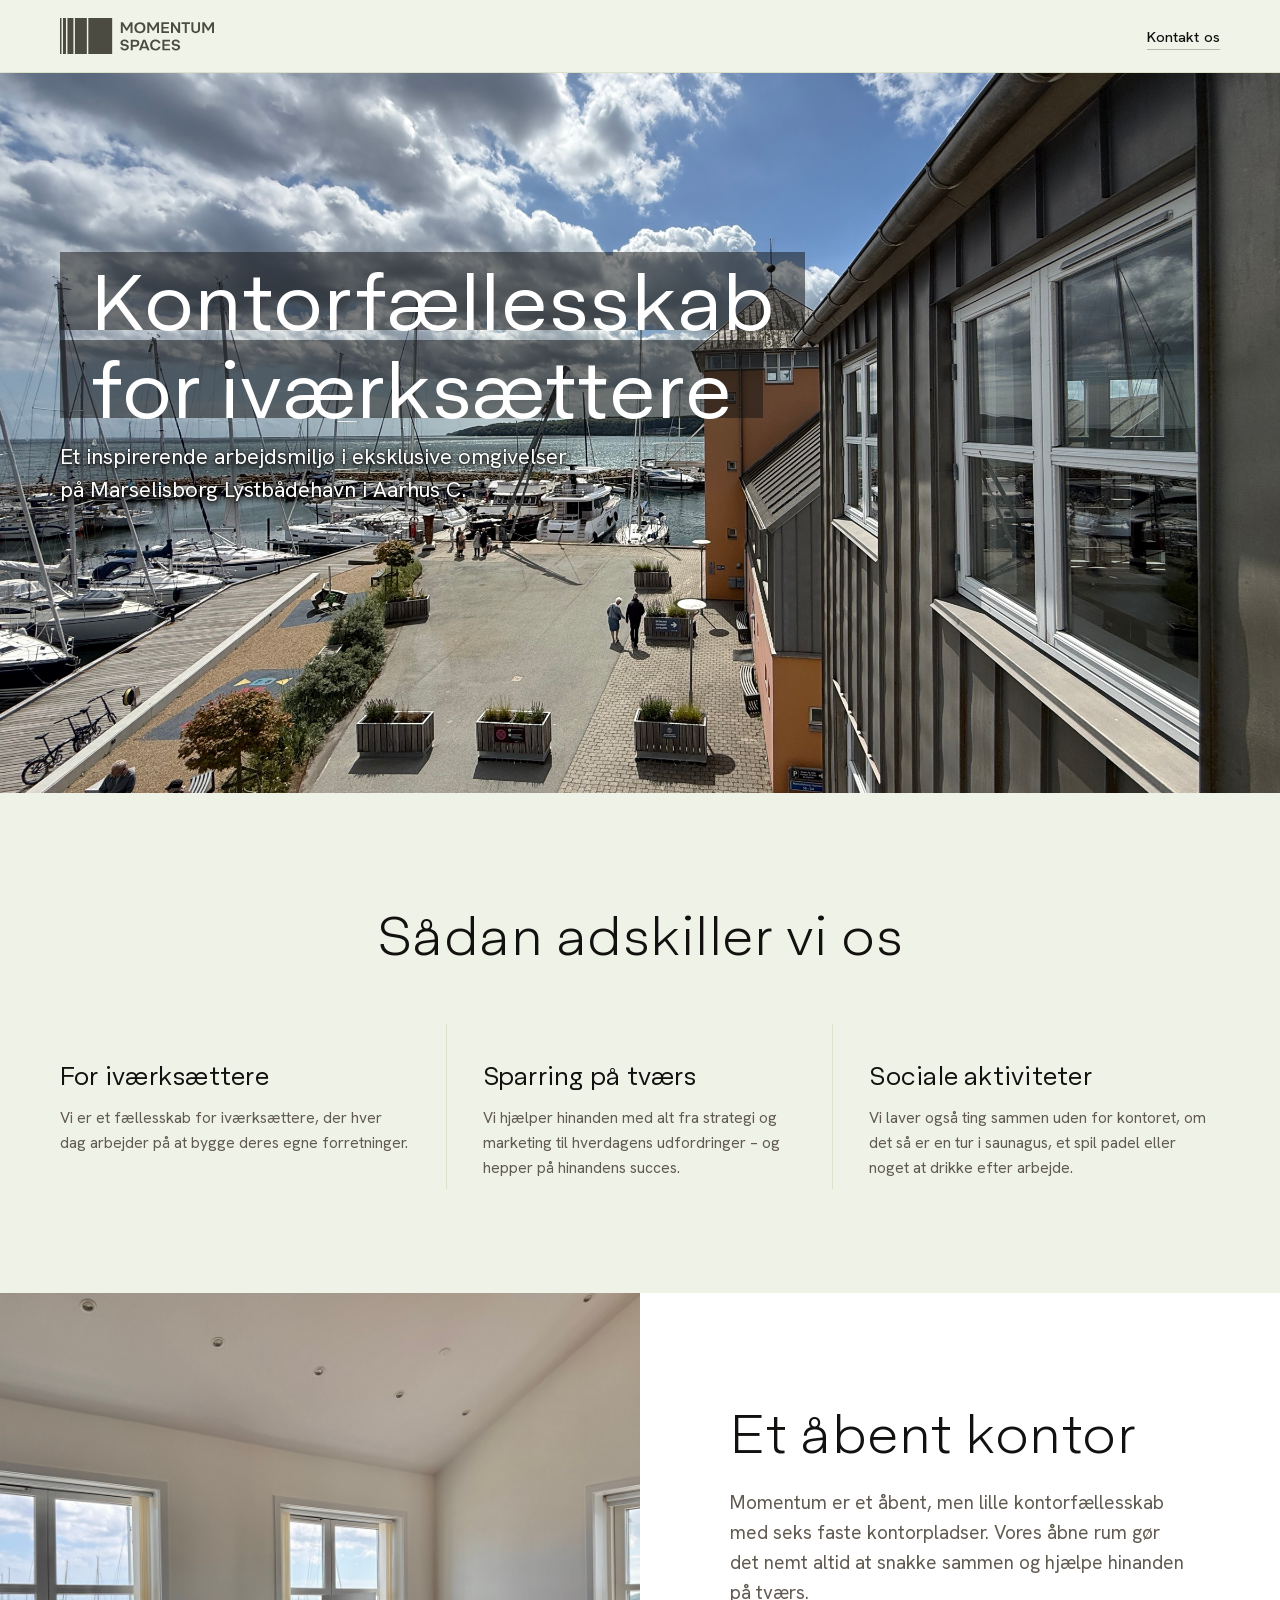
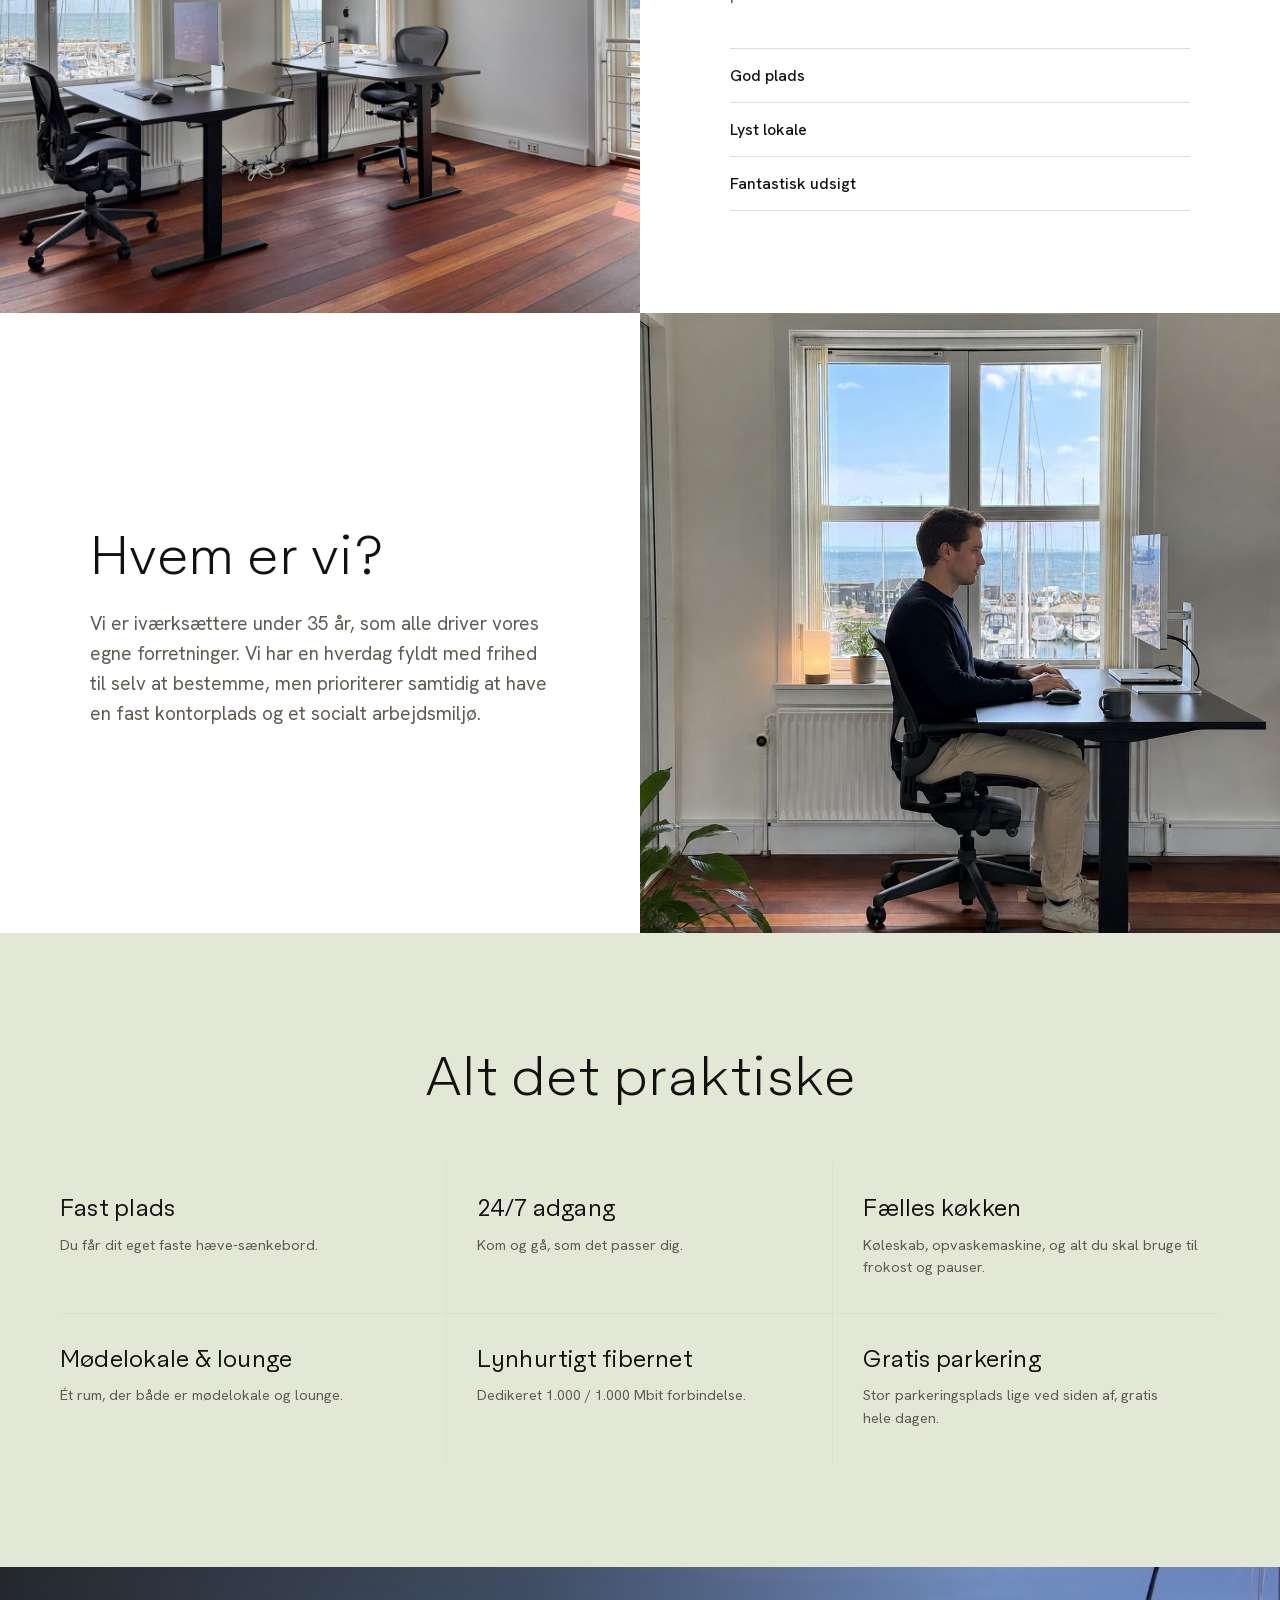
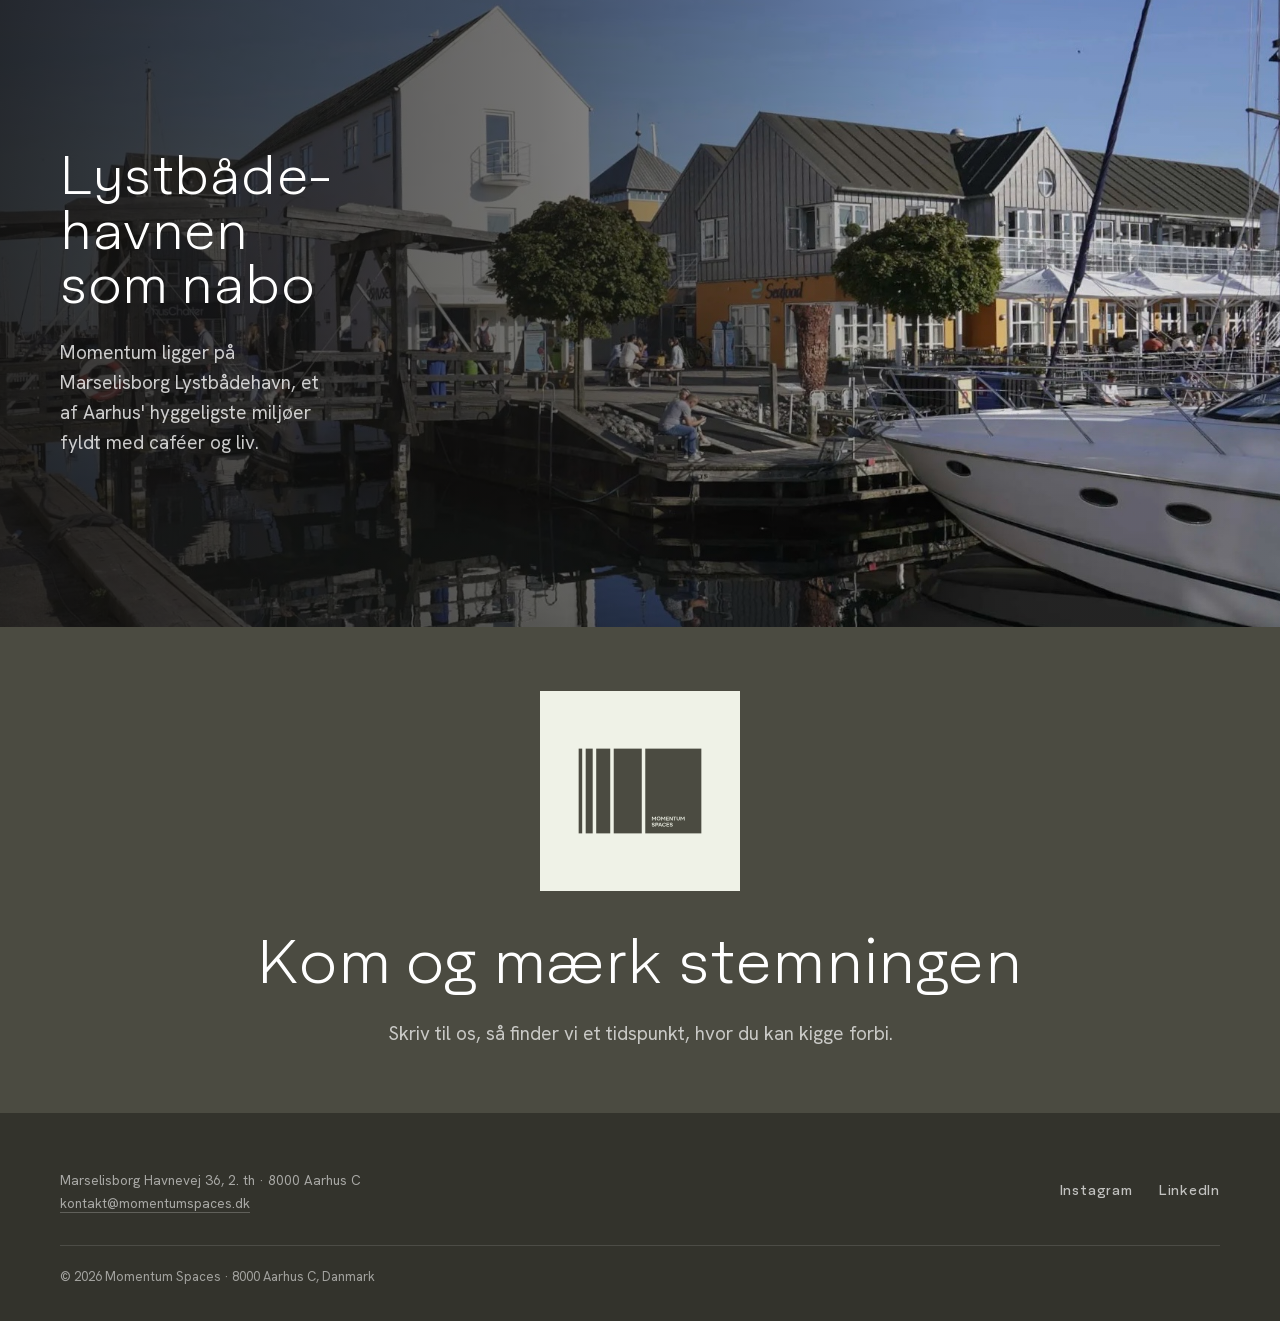
==== index.html @ c90be6c8 "Add The Hub and Facebook to schema sameAs" ====
<!DOCTYPE html>
<html lang="da">
<head>
<meta charset="utf-8">
<meta name="viewport" content="width=device-width, initial-scale=1">

<title>Momentum Spaces · Kontorfællesskab for iværksættere i Aarhus C</title>
<meta name="description" content="Momentum er et lille, eksklusivt kontorfællesskab for iværksættere på Marselisborg Lystbådehavn i Aarhus C med seks faste pladser, fantastisk udsigt og et stærkt fællesskab.">
<link rel="canonical" href="https://momentumspaces.dk/">
<meta name="theme-color" content="#EFF2E7">

<!-- Open Graph / social sharing -->
<meta property="og:type" content="website">
<meta property="og:locale" content="da_DK">
<meta property="og:site_name" content="Momentum Spaces">
<meta property="og:title" content="Kontorfællesskab for iværksættere i Aarhus C">
<meta property="og:description" content="Et lille, eksklusivt kontorfællesskab for iværksættere på Marselisborg Lystbådehavn i Aarhus C.">
<meta property="og:url" content="https://momentumspaces.dk/">
<meta property="og:image" content="https://momentumspaces.dk/assets/img/og-image.jpg">
<meta property="og:image:width" content="1200">
<meta property="og:image:height" content="630">
<meta name="twitter:card" content="summary_large_image">

<link rel="icon" href="assets/img/favicon.svg" type="image/svg+xml">
<link rel="apple-touch-icon" href="assets/img/apple-touch-icon.png">

<link rel="preload" as="image" href="assets/photos/havnen.jpg" fetchpriority="high">
<link rel="stylesheet" href="assets/css/main.css?v=13">

<script type="application/ld+json">
{
  "@context": "https://schema.org",
  "@type": "LocalBusiness",
  "name": "Momentum Spaces",
  "alternateName": "Momentum",
  "description": "Et lille, eksklusivt kontorfællesskab for iværksættere på Marselisborg Lystbådehavn i Aarhus C.",
  "url": "https://momentumspaces.dk/",
  "image": "https://momentumspaces.dk/assets/img/og-image.jpg",
  "sameAs": [
    "https://www.instagram.com/momentum.spaces",
    "https://www.linkedin.com/company/momentum-spaces",
    "https://www.wikidata.org/wiki/Q140676335",
    "https://www.crunchbase.com/organization/momentum-spaces",
    "https://www.f6s.com/momentum-spaces",
    "https://thehub.io/startups/momentum-spaces",
    "https://www.facebook.com/momentumspaces"
  ],
  "address": {
    "@type": "PostalAddress",
    "streetAddress": "Marselisborg Havnevej 36, 2. th",
    "postalCode": "8000",
    "addressLocality": "Aarhus C",
    "addressCountry": "DK"
  },
  "geo": {
    "@type": "GeoCoordinates",
    "latitude": 56.1386191,
    "longitude": 10.2158871
  }
}
</script>

<!-- Umami — privacy-venligt, cookieløst analytics (intet cookie-banner nødvendigt) -->
<script defer src="https://cloud.umami.is/script.js" data-website-id="ba3bad6b-c163-4bc9-8c1c-be259ec3c317"></script>
</head>

<body>

<header class="mw2-header">
  <div class="mw2-header-inner">
    <a class="mw2-brand" href="#top" aria-label="Momentum — til toppen">
      <img class="mw2-brand-logo" src="assets/img/logo-full-ink.svg" alt="Momentum Spaces">
    </a>
    <a class="mw2-header-cta" data-email href="#kontakt">Kontakt os</a>
  </div>
</header>

<main>

  <!-- HERO — full-bleed harbour photo -->
  <section class="mw2-hero" id="top">
    <div class="mw2-hero-grid">
      <div class="mw2-hero-top">
        <h1 class="mw2-hero-h1"><span class="mw2-mark">Kontorfællesskab<br>for iværksættere</span></h1>
      </div>
      <div class="mw2-hero-bottom">
        <p class="mw2-hero-lead">Et inspirerende arbejdsmiljø i eksklusive omgivelser<br>på Marselisborg Lystbådehavn i Aarhus C.</p>
      </div>
    </div>
  </section>

  <!-- PRINCIPPER — light band -->
  <section class="mw2-section" id="principper" style="background: var(--sage);">
    <div class="mw2-wrap">
      <div class="mw2-head mw2-head-center">
        <h2 class="mw2-h2">Sådan adskiller vi os</h2>
      </div>
      <div class="mw2-principles">
        <div class="mw2-principle">
          <h3 class="mw2-principle-t">For iværksættere</h3>
          <p class="mw2-principle-d">Vi er et fællesskab for iværksættere, der hver dag arbejder på at bygge deres egne forretninger.</p>
        </div>
        <div class="mw2-principle">
          <h3 class="mw2-principle-t">Sparring på tværs</h3>
          <p class="mw2-principle-d">Vi hjælper hinanden med alt fra strategi og marketing til hverdagens udfordringer – og hepper på hinandens succes.</p>
        </div>
        <div class="mw2-principle">
          <h3 class="mw2-principle-t">Sociale aktiviteter</h3>
          <p class="mw2-principle-d">Vi laver også ting sammen uden for kontoret, om det så er en tur i saunagus, et spil padel eller noget at drikke efter arbejde.</p>
        </div>
      </div>
    </div>
  </section>

  <!-- STEDET — split: photo left, text right -->
  <section class="mw2-split" id="lokaler">
    <div class="mw2-split-media">
      <img src="assets/photos/kontor-nyt.jpg" alt="Åbent kontor med skriveborde og udsigt over havnen" style="object-position: center 60%;" loading="lazy">
    </div>
    <div class="mw2-split-text mw2-split-paper">
      <h2 class="mw2-h2">Et åbent kontor</h2>
      <p class="mw2-lead">Momentum er et åbent, men lille kontorfællesskab med seks faste kontorpladser. Vores åbne rum gør det nemt altid at snakke sammen og hjælpe hinanden på tværs.</p>
      <ul class="mw2-facts">
        <li class="mw2-fact">God plads</li>
        <li class="mw2-fact">Lyst lokale</li>
        <li class="mw2-fact">Fantastisk udsigt</li>
      </ul>
    </div>
  </section>

  <!-- HVEM ER VI — split reverse: text left, photo right -->
  <section class="mw2-split mw2-split-reverse" id="hvem">
    <div class="mw2-split-text mw2-split-paper">
      <h2 class="mw2-h2">Hvem er vi?</h2>
      <p class="mw2-lead">Vi er iværksættere under 35 år, som alle driver vores egne forretninger. Vi har en hverdag fyldt med frihed til selv at bestemme, men prioriterer samtidig at have en fast kontorplads og et socialt arbejdsmiljø.</p>
    </div>
    <div class="mw2-split-media">
      <img src="assets/photos/hero-udsigt.jpg" alt="Udsigt over havnen fra kontoret" style="object-position: center 50%;" loading="lazy">
    </div>
  </section>

  <!-- AMENITIES — editorial table -->
  <section class="mw2-section" id="faciliteter" style="background: var(--sage-deep);">
    <div class="mw2-wrap">
      <div class="mw2-head mw2-head-center">
        <h2 class="mw2-h2">Alt det praktiske</h2>
      </div>
      <div class="mw2-amenities">
        <div class="mw2-amenity">
          <h3 class="mw2-amenity-t">Fast plads</h3>
          <p class="mw2-amenity-d">Du får dit eget faste hæve-sænkebord.</p>
        </div>
        <div class="mw2-amenity">
          <h3 class="mw2-amenity-t">24/7 adgang</h3>
          <p class="mw2-amenity-d">Kom og gå, som det passer dig.</p>
        </div>
        <div class="mw2-amenity">
          <h3 class="mw2-amenity-t">Fælles køkken</h3>
          <p class="mw2-amenity-d">Køleskab, opvaskemaskine, og alt du skal bruge til frokost og pauser.</p>
        </div>
        <div class="mw2-amenity">
          <h3 class="mw2-amenity-t">Mødelokale &amp; lounge</h3>
          <p class="mw2-amenity-d">Ét rum, der både er mødelokale og lounge.</p>
        </div>
        <div class="mw2-amenity">
          <h3 class="mw2-amenity-t">Lynhurtigt fibernet</h3>
          <p class="mw2-amenity-d">Dedikeret 1.000 / 1.000 Mbit forbindelse.</p>
        </div>
        <div class="mw2-amenity">
          <h3 class="mw2-amenity-t">Gratis parkering</h3>
          <p class="mw2-amenity-d">Stor parkeringsplads lige ved siden af, gratis hele dagen.</p>
        </div>
      </div>
    </div>
  </section>

  <!-- LOCATION — full-bleed harbour photo -->
  <section class="mw2-location" id="location">
    <img class="mw2-location-img" src="assets/photos/lystbaadehavnen.jpg" alt="Havnemiljøet på Marselisborg Lystbådehavn med restauranter, mennesker og både" loading="lazy">
    <div class="mw2-location-scrim"></div>
    <div class="mw2-location-inner">
      <div class="mw2-wrap">
        <div class="mw2-location-text">
          <h2 class="mw2-h2 mw2-h2-invert">Lystbåde&shy;havnen som nabo</h2>
          <p class="mw2-lead mw2-lead-invert">Momentum ligger på Marselisborg Lystbådehavn, et af Aarhus' hyggeligste miljøer fyldt med caféer og liv.</p>
        </div>
      </div>
    </div>
  </section>

  <!-- CTA — moss band with the square brand tile -->
  <section class="mw2-cta" id="kontakt">
    <img class="mw2-cta-logo" src="assets/img/logo-square.svg" alt="Momentum Spaces">
    <h2 class="mw2-cta-h2">Kom og mærk stemningen</h2>
    <p class="mw2-cta-p">Skriv til os, så finder vi et tidspunkt, hvor du kan kigge forbi.</p>
  </section>

</main>

<footer class="mw2-footer">
  <div class="mw2-wrap">
    <div class="mw2-footer-main">
      <div class="mw2-footer-brand">
        <div class="mw2-footer-addr">
          Marselisborg Havnevej 36, 2. th · 8000 Aarhus C<br>
          <a data-email="show" href="#kontakt">kontakt (at) momentumspaces.dk</a>
        </div>
      </div>
      <div class="mw2-footer-social">
        <a href="https://www.instagram.com/momentum.spaces" class="mw2-footer-soc" target="_blank" rel="noopener">Instagram</a>
        <a href="https://www.linkedin.com/company/momentum-spaces" class="mw2-footer-soc" target="_blank" rel="noopener">LinkedIn</a>
      </div>
    </div>
    <div class="mw2-footer-bottom">
      <span>© 2026 Momentum Spaces · 8000 Aarhus C, Danmark</span>
    </div>
  </div>
</footer>

<script>
/* Mailadressen samles først her i browseren, så simple spam-robotter,
   der blot læser sidens kildekode, ikke kan høste den. */
(function () {
  var a = ["kontakt", "momentumspaces.dk"].join("@");
  document.querySelectorAll("[data-email]").forEach(function (el) {
    el.setAttribute("href", "mailto:" + a);
    if (el.getAttribute("data-email") === "show") el.textContent = a;
  });
})();
</script>

</body>
</html>
---- assets/css/main.css ----
/* ============================================================
   Momentum — momentumspaces.dk
   Static build of the "Website v2" editorial design.
   Sections in source order:
     1) Self-hosted webfonts (Aktifo A display + Hanken Grotesk body)
     2) Design tokens + base type  (from colors_and_type.css)
     3) V2 layout                  (from styles-v2.css)
     4) Brand tile + static-site additions
   No JavaScript, no external CDNs.
   ============================================================ */

/* ---- 1a. Display / brand face: Aktifo A — self-hosted, weights 300/400/500 ---- */
@font-face { font-family:"Aktifo A"; src:url("../fonts/aktifo-a-light.ttf")  format("truetype"); font-weight:300; font-style:normal; font-display:swap; }
@font-face { font-family:"Aktifo A"; src:url("../fonts/aktifo-a-book.ttf")   format("truetype"); font-weight:400; font-style:normal; font-display:swap; }
@font-face { font-family:"Aktifo A"; src:url("../fonts/aktifo-a-medium.ttf") format("truetype"); font-weight:500; font-style:normal; font-display:swap; }

/* ---- 1b. Body / UI face: Hanken Grotesk — self-hosted woff2 (GDPR-safe, no Google) ---- */
@font-face { font-family:"Hanken Grotesk"; font-style:normal; font-weight:400; font-display:swap; src:url("../fonts/hanken-grotesk-400-latin-ext.woff2") format("woff2"); unicode-range:U+0100-02BA,U+02BD-02C5,U+02C7-02CC,U+02CE-02D7,U+02DD-02FF,U+0304,U+0308,U+0329,U+1D00-1DBF,U+1E00-1E9F,U+1EF2-1EFF,U+2020,U+20A0-20AB,U+20AD-20C0,U+2113,U+2C60-2C7F,U+A720-A7FF; }
@font-face { font-family:"Hanken Grotesk"; font-style:normal; font-weight:400; font-display:swap; src:url("../fonts/hanken-grotesk-400-latin.woff2") format("woff2"); unicode-range:U+0000-00FF,U+0131,U+0152-0153,U+02BB-02BC,U+02C6,U+02DA,U+02DC,U+0304,U+0308,U+0329,U+2000-206F,U+20AC,U+2122,U+2191,U+2193,U+2212,U+2215,U+FEFF,U+FFFD; }
@font-face { font-family:"Hanken Grotesk"; font-style:normal; font-weight:500; font-display:swap; src:url("../fonts/hanken-grotesk-500-latin-ext.woff2") format("woff2"); unicode-range:U+0100-02BA,U+02BD-02C5,U+02C7-02CC,U+02CE-02D7,U+02DD-02FF,U+0304,U+0308,U+0329,U+1D00-1DBF,U+1E00-1E9F,U+1EF2-1EFF,U+2020,U+20A0-20AB,U+20AD-20C0,U+2113,U+2C60-2C7F,U+A720-A7FF; }
@font-face { font-family:"Hanken Grotesk"; font-style:normal; font-weight:500; font-display:swap; src:url("../fonts/hanken-grotesk-500-latin.woff2") format("woff2"); unicode-range:U+0000-00FF,U+0131,U+0152-0153,U+02BB-02BC,U+02C6,U+02DA,U+02DC,U+0304,U+0308,U+0329,U+2000-206F,U+20AC,U+2122,U+2191,U+2193,U+2212,U+2215,U+FEFF,U+FFFD; }
@font-face { font-family:"Hanken Grotesk"; font-style:normal; font-weight:600; font-display:swap; src:url("../fonts/hanken-grotesk-600-latin-ext.woff2") format("woff2"); unicode-range:U+0100-02BA,U+02BD-02C5,U+02C7-02CC,U+02CE-02D7,U+02DD-02FF,U+0304,U+0308,U+0329,U+1D00-1DBF,U+1E00-1E9F,U+1EF2-1EFF,U+2020,U+20A0-20AB,U+20AD-20C0,U+2113,U+2C60-2C7F,U+A720-A7FF; }
@font-face { font-family:"Hanken Grotesk"; font-style:normal; font-weight:600; font-display:swap; src:url("../fonts/hanken-grotesk-600-latin.woff2") format("woff2"); unicode-range:U+0000-00FF,U+0131,U+0152-0153,U+02BB-02BC,U+02C6,U+02DA,U+02DC,U+0304,U+0308,U+0329,U+2000-206F,U+20AC,U+2122,U+2191,U+2193,U+2212,U+2215,U+FEFF,U+FFFD; }
@font-face { font-family:"Hanken Grotesk"; font-style:normal; font-weight:700; font-display:swap; src:url("../fonts/hanken-grotesk-700-latin-ext.woff2") format("woff2"); unicode-range:U+0100-02BA,U+02BD-02C5,U+02C7-02CC,U+02CE-02D7,U+02DD-02FF,U+0304,U+0308,U+0329,U+1D00-1DBF,U+1E00-1E9F,U+1EF2-1EFF,U+2020,U+20A0-20AB,U+20AD-20C0,U+2113,U+2C60-2C7F,U+A720-A7FF; }
@font-face { font-family:"Hanken Grotesk"; font-style:normal; font-weight:700; font-display:swap; src:url("../fonts/hanken-grotesk-700-latin.woff2") format("woff2"); unicode-range:U+0000-00FF,U+0131,U+0152-0153,U+02BB-02BC,U+02C6,U+02DA,U+02DC,U+0304,U+0308,U+0329,U+2000-206F,U+20AC,U+2122,U+2191,U+2193,U+2212,U+2215,U+FEFF,U+FFFD; }

/* ------------------------------------------------------------
   2. Design tokens + base type (from colors_and_type.css)
   ------------------------------------------------------------ */
:root {
  /* ---------- INK & PAPER (the brand is monochrome) ---------- */
  --ink:        #121110;   /* warm near-black — primary text & marks   */
  --ink-soft:   #2C2A27;   /* softened ink for large headlines          */
  --paper:      #FFFFFF;   /* pure white                                */
  --bone:       #F7F5F0;   /* warm off-white — default page background  */
  --bone-deep:  #EFEBE3;   /* slightly deeper warm panel                */

  /* ---------- WARM NEUTRAL SCALE (greige) ---------- */
  --n-50:  #F7F5F0;
  --n-100: #EEEAE2;
  --n-200: #E2DDD2;
  --n-300: #CFC8BA;
  --n-400: #ABA293;
  --n-500: #847C70;
  --n-600: #605A51;
  --n-700: #45413A;
  --n-800: #2C2A27;
  --n-900: #1A1917;

  /* ---------- ACCENT — warm sand / clay ----------
     INFERRED, not from the supplied logo (which is strictly B/W).
     Use sparingly: focus rings, the orbit dot, small highlights,
     active underlines. Never as a large fill.                  */
  --clay:        #B0855E;
  --clay-deep:   #8F6843;
  --clay-soft:   #E8DAC9;

  /* ---------- BRAND GREENS — from the 2026 logo ---------- */
  --moss:       #4B4B41;   /* deep olive — the logo mark & dark bands   */
  --moss-deep:  #33332C;   /* darker olive — footer                     */
  --sage:       #EFF2E7;   /* pale sage — logo background, light bands  */
  --sage-deep:  #E3E7D6;   /* deeper sage panel                         */
  --line-green: #DCE1CC;   /* hairlines on sage surfaces                */

  /* ---------- SEMANTIC SURFACES & TEXT ---------- */
  --bg:           var(--bone);
  --surface:      var(--paper);
  --surface-2:    var(--bone-deep);
  --fg1:          var(--ink);     /* primary text            */
  --fg2:          var(--n-600);   /* secondary text          */
  --fg3:          var(--n-500);   /* muted / captions        */
  --fg-invert:    var(--paper);   /* text on ink             */
  --line:         var(--n-200);   /* hairline borders        */
  --line-strong:  var(--n-300);
  --focus:        var(--moss);

  /* ---------- SEMANTIC STATUS (muted, restrained) ---------- */
  --ok:    #5B6E50;
  --warn:  #A8772E;
  --err:   #9C4A3C;

  /* ---------- TYPE FAMILIES ---------- */
  --font-display: "Aktifo A", "Futura", "Century Gothic", system-ui, sans-serif;
  --font-body:    "Hanken Grotesk", -apple-system, "Segoe UI", system-ui, sans-serif;
  --font-mono:    "IBM Plex Mono", ui-monospace, "SF Mono", Menlo, monospace;

  /* ---------- TYPE SCALE (1.250 major-third-ish, tuned) ---------- */
  --t-display: 4.5rem;   /* 72 — hero wordmark moments  */
  --t-h1:      3rem;     /* 48                          */
  --t-h2:      2.125rem; /* 34                          */
  --t-h3:      1.5rem;   /* 24                          */
  --t-h4:      1.1875rem;/* 19                          */
  --t-lead:    1.3125rem;/* 21 — intro paragraphs       */
  --t-body:    1rem;     /* 16                          */
  --t-small:   0.875rem; /* 14                          */
  --t-xs:      0.75rem;  /* 12 — labels / eyebrows      */

  /* ---------- TRACKING ---------- */
  --track-wordmark: 0.42em;  /* the MOMENTUM wordmark feel */
  --track-eyebrow:  0.26em;
  --track-display:  0.04em;
  --track-tight:   -0.01em;

  /* ---------- SPACING (8pt base, generous Scandinavian whitespace) ---------- */
  --sp-1: 4px;
  --sp-2: 8px;
  --sp-3: 12px;
  --sp-4: 16px;
  --sp-5: 24px;
  --sp-6: 32px;
  --sp-7: 48px;
  --sp-8: 64px;
  --sp-9: 96px;
  --sp-10: 128px;

  /* ---------- RADII (small — restrained, architectural) ---------- */
  --r-xs: 2px;
  --r-sm: 4px;
  --r-md: 8px;
  --r-lg: 14px;
  --r-pill: 999px;

  /* ---------- SHADOWS (soft, warm-tinted, low) ---------- */
  --shadow-sm: 0 1px 2px rgba(26, 25, 23, 0.05);
  --shadow-md: 0 4px 16px rgba(26, 25, 23, 0.07);
  --shadow-lg: 0 18px 48px rgba(26, 25, 23, 0.12);

  /* ---------- MOTION ---------- */
  --ease: cubic-bezier(0.22, 0.61, 0.36, 1); /* @kind other */  /* calm ease-out */
  --ease-soft: cubic-bezier(0.4, 0, 0.2, 1); /* @kind other */
  --dur-fast: 140ms; /* @kind other */
  --dur: 240ms; /* @kind other */
  --dur-slow: 420ms; /* @kind other */
}

/* ============================================================
   SEMANTIC ELEMENT STYLES
   ============================================================ */

.m-eyebrow {
  font-family: var(--font-display);
  font-weight: 500;
  font-size: var(--t-xs);
  letter-spacing: var(--track-eyebrow);
  text-transform: uppercase;
  color: var(--fg3);
}

.m-wordmark {
  font-family: var(--font-display);
  font-weight: 300;
  letter-spacing: var(--track-wordmark);
  text-transform: uppercase;
  color: var(--ink);
}

h1, .m-h1 {
  font-family: var(--font-display);
  font-weight: 300;
  font-size: var(--t-h1);
  line-height: 1.06;
  letter-spacing: var(--track-display);
  color: var(--fg1);
}

h2, .m-h2 {
  font-family: var(--font-display);
  font-weight: 300;
  font-size: var(--t-h2);
  line-height: 1.12;
  letter-spacing: var(--track-display);
  color: var(--fg1);
}

h3, .m-h3 {
  font-family: var(--font-display);
  font-weight: 500;
  font-size: var(--t-h3);
  line-height: 1.2;
  color: var(--fg1);
}

h4, .m-h4 {
  font-family: var(--font-body);
  font-weight: 600;
  font-size: var(--t-h4);
  line-height: 1.3;
  color: var(--fg1);
}

.m-lead {
  font-family: var(--font-body);
  font-weight: 400;
  font-size: var(--t-lead);
  line-height: 1.5;
  color: var(--fg2);
}

p, .m-body {
  font-family: var(--font-body);
  font-weight: 400;
  font-size: var(--t-body);
  line-height: 1.6;
  color: var(--fg2);
  text-wrap: pretty;
}

small, .m-small {
  font-family: var(--font-body);
  font-size: var(--t-small);
  line-height: 1.5;
  color: var(--fg3);
}

code, .m-mono {
  font-family: var(--font-mono);
  font-size: 0.9em;
  letter-spacing: -0.01em;
}

/* ------------------------------------------------------------
   3. V2 layout (from styles-v2.css; photo paths point to ../photos/)
   ------------------------------------------------------------ */
/* ============================================================
   Momentum — Website v2.0
   Editorial / fuldbredde-foto-retning. Mindre hvid, mere
   kontrast og rytme. Bygger på ../../colors_and_type.css.
   Klasser med prefix mw2- så de ikke kolliderer med v1.
   ============================================================ */

* { box-sizing: border-box; }
html, body { margin: 0; }
body {
  font-family: var(--font-body);
  color: var(--fg1);
  background: var(--paper);
}
.mw2-scroll { height: 100vh; overflow-y: auto; scroll-behavior: smooth; }

/* ---------- shared atoms ---------- */
.mw2-eyebrow {
  font-family: var(--font-display);
  font-weight: 500;
  font-size: 12px;
  letter-spacing: 0.26em;
  text-transform: uppercase;
  color: var(--clay-deep);
  margin: 0;
}
.mw2-eyebrow-light { color: var(--clay); }
.mw2-eyebrow-invert { color: rgba(255,255,255,0.62); }

.mw2-h2 {
  font-family: var(--font-display);
  font-weight: 300;
  font-size: clamp(32px, 4.4vw, 52px);
  line-height: 1.05;
  letter-spacing: 0.01em;
  color: var(--ink);
  margin: 16px 0 0;
}
.mw2-h2-invert { color: #fff; }
.mw2-lead {
  font-size: 19px;
  line-height: 1.58;
  color: var(--fg2);
  max-width: 46ch;
  margin: 22px 0 0;
}
.mw2-lead-invert { color: rgba(255,255,255,0.78); }

.mw2-wrap { max-width: 1240px; margin: 0 auto; padding-left: 40px; padding-right: 40px; }

/* ---------- header (over hero, transparent → solid) ---------- */
.mw2-header {
  position: sticky; top: 0; z-index: 60;
  background: rgba(239,242,231,0.92);
  backdrop-filter: blur(14px) saturate(1.1);
  border-bottom: 1px solid var(--line-green);
}
.mw2-header-inner {
  max-width: 1240px; margin: 0 auto;
  padding: 18px 40px;
  display: flex; align-items: center; gap: 28px;
}
.mw2-brand { display: flex; align-items: center; text-decoration: none; }
.mw2-brand-logo { height: 36px; display: block; }
.mw2-header-cta {
  margin-left: auto;
  font-family: var(--font-body);
  font-size: 14.5px; font-weight: 500; letter-spacing: 0.01em;
  text-decoration: none; color: var(--ink); white-space: nowrap;
  position: relative; padding: 4px 0;
}
.mw2-header-cta::after {
  content: ""; position: absolute; left: 0; bottom: 0;
  width: 100%; height: 1px; background: rgba(75,75,65,0.35);
  transition: background var(--dur) var(--ease);
}
.mw2-header-cta:hover { color: var(--ink); }
.mw2-header-cta:hover::after { background: var(--moss); }

/* ---------- hero (full-bleed harbour photo, light, with text panel) ---------- */
.mw2-hero {
  position: relative;
  height: 80vh; min-height: 560px;
  overflow: hidden;
  background: var(--bone-deep) url("../photos/havnen.jpg") center 50% / cover no-repeat;
}
.mw2-hero-grid {
  position: relative; z-index: 2;
  height: 100%;
  max-width: 1240px; margin: 0 auto; padding: 0 40px;
  display: grid;
  grid-template-rows: 50% 50%;
}
.mw2-hero-top { align-self: end; padding-bottom: 0; margin-bottom: -8px; }
.mw2-hero-bottom { align-self: start; padding-top: 0; }
.mw2-hero-h1 {
  font-family: var(--font-display);
  font-weight: 400;
  font-size: clamp(42px, 6vw, 80px);
  line-height: 1.14;
  letter-spacing: 0.004em;
  margin: 0;
  text-align: left;
}
.mw2-hero-lead {
  font-size: clamp(18px, 1.7vw, 22px);
  line-height: 1.5;
  color: #fff;
  max-width: none;
  margin: 8px 0 0;
  text-align: left;
  text-shadow: 0 2px 4px rgba(18,17,16,0.95), 0 2px 11px rgba(18,17,16,0.85), 0 1px 24px rgba(18,17,16,0.8), 0 0 2px rgba(18,17,16,0.85);
}
/* per-line highlighter bands hugging each line's length (heading only) */
.mw2-mark {
  -webkit-box-decoration-break: clone;
  box-decoration-break: clone;
  color: #fff;
  background-image: linear-gradient(rgba(18,17,16,0.5), rgba(18,17,16,0.5));
  background-repeat: no-repeat;
  background-size: 100% 1.02em;
  background-position: 0 0;
  padding: 0.24em 0.4em 0 0.4em;
}

/* ---------- principper — light band (bone), hairline-divided columns ---------- */
.mw2-ink {
  background: var(--ink); color: #fff;
}
.mw2-section { padding: 104px 0; }
.mw2-section-tight { padding: 88px 0; }
.mw2-head { margin-bottom: 56px; max-width: 30ch; }
.mw2-head-center { margin-left: auto; margin-right: auto; text-align: center; max-width: 640px; }
.mw2-head-wide { max-width: none; }
.mw2-head-wide .mw2-h2 { font-size: clamp(28px, 3.4vw, 44px); }

.mw2-principles {
  display: grid; grid-template-columns: repeat(3, 1fr); gap: 0;
}
.mw2-principle {
  padding: 40px 36px 8px 0;
  border-right: 1px solid var(--line-green);
}
.mw2-principle:last-child { border-right: none; padding-right: 0; }
.mw2-principle:not(:first-child) { padding-left: 36px; }
.mw2-principle-num {
  font-family: var(--font-display); font-weight: 300;
  font-size: 15px; letter-spacing: 0.18em; color: var(--clay); margin-bottom: 26px;
}
.mw2-principle-t {
  font-family: var(--font-display); font-weight: 400;
  font-size: 24px; letter-spacing: 0.01em; color: var(--ink); margin: 0 0 14px;
}
.mw2-principle-d { font-size: 15.5px; line-height: 1.6; color: var(--fg2); margin: 0; }

/* ---------- split (image + text, edge to edge) ---------- */
.mw2-split {
  display: grid; grid-template-columns: 1fr 1fr; align-items: stretch; min-height: 620px;
}
.mw2-split-media { position: relative; overflow: hidden; min-height: 420px; background: var(--bone-deep); }
.mw2-split-media img { position: absolute; inset: 0; width: 100%; height: 100%; object-fit: cover; }
.mw2-split-text {
  display: flex; flex-direction: column; justify-content: center;
  padding: 96px clamp(40px, 7vw, 104px);
  /* text on the right half: align its outer (right) edge to the page grid */
  padding-right: max(clamp(40px, 7vw, 104px), calc((100vw - 1240px) / 2 + 40px));
}
/* text on the left half (reverse split): align its outer (left) edge to the page grid */
.mw2-split-reverse .mw2-split-text {
  padding-left: max(clamp(40px, 7vw, 104px), calc((100vw - 1240px) / 2 + 40px));
  padding-right: clamp(40px, 7vw, 104px);
}
.mw2-split-bone { background: var(--bone); }
.mw2-split-paper { background: var(--paper); }
.mw2-split-deep { background: var(--bone-deep); }

.mw2-facts { list-style: none; padding: 0; margin: 40px 0 0; display: flex; flex-direction: column; }
.mw2-fact {
  display: flex; align-items: center; gap: 16px;
  padding: 16px 0; border-top: 1px solid var(--line-green);
  font-size: 16px; font-weight: 500; color: var(--ink);
}
.mw2-fact:last-child { border-bottom: 1px solid var(--line-green); }

/* ---------- amenities — editorial table ---------- */
.mw2-amenities {
  display: grid; grid-template-columns: repeat(3, 1fr);
}
.mw2-amenity {
  padding: 34px 30px 34px 0;
  border-bottom: 1px solid var(--line-green);
  border-right: 1px solid var(--line-green);
}
.mw2-amenity:nth-child(3n) { border-right: none; padding-right: 0; }
.mw2-amenity:nth-child(n+4) { border-bottom: none; }
.mw2-amenity:not(:nth-child(3n)) { padding-right: 30px; }
.mw2-amenity:not(:nth-child(3n+1)) { padding-left: 30px; }
.mw2-amenity-num {
  font-family: var(--font-mono); font-size: 12px; letter-spacing: 0.1em;
  color: var(--clay-deep); margin-bottom: 18px;
}
.mw2-amenity-t {
  font-family: var(--font-display); font-weight: 400; font-size: 22px;
  letter-spacing: 0.01em; color: var(--ink); margin: 0 0 10px;
}
.mw2-amenity-d { font-size: 14.5px; line-height: 1.55; color: var(--fg2); margin: 0; }

/* ---------- location — full-bleed image with text card ---------- */
.mw2-location {
  position: relative; min-height: 660px; display: flex; align-items: center;
  overflow: hidden; background: var(--ink);
}
.mw2-location-img {
  position: absolute; inset: 0; width: 100%; height: 100%;
  object-fit: cover; object-position: center 45%; z-index: 0;
}
.mw2-location-scrim {
  position: absolute; inset: 0; z-index: 1;
  background: linear-gradient(90deg, rgba(18,17,16,0.86) 0%, rgba(18,17,16,0.58) 42%, rgba(18,17,16,0.12) 78%);
}
.mw2-location-inner { position: relative; z-index: 2; width: 100%; }
.mw2-location-text { max-width: 30ch; }

/* ---------- CTA band ---------- */
.mw2-cta {
  background: var(--moss); color: #fff; text-align: center;
  min-height: 52vh;
  display: flex; flex-direction: column; align-items: center; justify-content: center;
  padding: 64px 40px;
  position: relative; overflow: hidden;
}
.mw2-cta-h2 {
  font-family: var(--font-display); font-weight: 300;
  font-size: clamp(34px, 5vw, 60px); line-height: 1.04; letter-spacing: 0.01em;
  margin: 0; color: #fff;
}
.mw2-cta-p { color: rgba(255,255,255,0.7); font-size: 19px; line-height: 1.55; margin: 22px auto 0; max-width: 52ch; }
.mw2-cta-link {
  display: inline-flex; align-items: center; gap: 9px; margin-top: 40px;
  font-size: 15px; font-weight: 600; letter-spacing: 0.01em;
  background: var(--paper); color: var(--ink); text-decoration: none;
  padding: 15px 30px; border-radius: 6px; white-space: nowrap;
  transition: transform var(--dur-fast) var(--ease), background var(--dur) var(--ease);
}
.mw2-cta-link:hover { background: var(--bone); }
.mw2-cta-link:active { transform: scale(0.98); }
.mw2-cta-link i { width: 17px; height: 17px; transition: transform var(--dur) var(--ease); }
.mw2-cta-link:hover i { transform: translateX(3px); }

/* ---------- footer ---------- */
.mw2-footer { background: var(--moss-deep); color: rgba(255,255,255,0.7); padding: 56px 0 36px; }
.mw2-footer-main {
  display: flex; align-items: center; justify-content: space-between; gap: 40px; flex-wrap: wrap;
  padding-bottom: 30px; border-bottom: 1px solid rgba(255,255,255,0.12);
}
.mw2-footer-addr { font-size: 13.5px; line-height: 1.7; color: rgba(255,255,255,0.58); }
.mw2-footer-social { display: flex; gap: 26px; align-items: center; flex-wrap: wrap; }
.mw2-footer-soc {
  font-family: var(--font-display); font-weight: 500; font-size: 13px; letter-spacing: 0.06em;
  color: rgba(255,255,255,0.7); text-decoration: none; transition: color var(--dur) var(--ease);
}
.mw2-footer-soc:hover { color: #fff; }
.mw2-footer-bottom { padding-top: 22px; font-size: 13px; color: rgba(255,255,255,0.55); }

/* ---------- anchor offset ---------- */
.mw2-section, .mw2-split, .mw2-location, [id="kontakt"] { scroll-margin-top: 80px; }

/* ---------- responsive ---------- */
@media (max-width: 900px) {
  .mw2-split { grid-template-columns: 1fr; min-height: 0; }
  .mw2-split-media { min-height: 340px; aspect-ratio: 4 / 3; }
  /* stacked: keep the text closer to its own photo above than to the next section */
  .mw2-split-text { padding: 36px 40px 72px; }
  /* cancel the desktop grid-alignment longhands (higher specificity than the
     shorthand above), so the gutter matches mw2-wrap's 40px when stacked */
  .mw2-split-text, .mw2-split-reverse .mw2-split-text { padding-left: 40px; padding-right: 40px; }
  .mw2-split-text .mw2-h2 { margin-top: 0; }
  .mw2-split-reverse .mw2-split-media { order: -1; }
  .mw2-principles { grid-template-columns: 1fr; }
  .mw2-principle { border-right: none; border-bottom: 1px solid var(--line-green); padding: 32px 0; }
  .mw2-principle:not(:first-child) { padding-left: 0; }
  .mw2-principle:last-child { border-bottom: none; }
  .mw2-amenities { grid-template-columns: 1fr; }
  .mw2-amenity, .mw2-amenity:nth-child(3n), .mw2-amenity:not(:nth-child(3n)), .mw2-amenity:not(:nth-child(3n+1)) {
    border-right: none; padding: 26px 0;
  }
  /* stacked list: a divider between every item, none after the last */
  .mw2-amenity:nth-child(n+4) { border-bottom: 1px solid var(--line-green); }
  .mw2-amenity:last-child { border-bottom: none; }
  /* tighter sections on small screens */
  .mw2-section { padding: 64px 0; }
  .mw2-head { margin-bottom: 28px; }
  /* "Alt det praktiske": left-aligned instead of centered */
  .mw2-head-center { margin-left: 0; margin-right: 0; text-align: left; max-width: none; }
  .mw2-location { min-height: 0; padding: 80px 0; }
  .mw2-location-scrim { background: linear-gradient(180deg, rgba(18,17,16,0.55) 0%, rgba(18,17,16,0.8) 100%); }
  .mw2-footer-main { flex-direction: column; align-items: flex-start; gap: 24px; }
}
/* ============================================================
   4. Brand tile — the square logo on the CTA band
   ============================================================ */
.mw2-cta-logo { width: 200px; height: 200px; display: block; margin: 0 auto 44px; }
@media (max-width: 560px) { .mw2-cta-logo { width: 140px; height: 140px; margin-bottom: 32px; } }

/* ---- Static-site additions (no JavaScript needed) ---- */
html { scroll-behavior: smooth; }
img { display: block; }
/* Never let a long word force horizontal overflow on small screens */
body { overflow-wrap: break-word; }
/* …but never break headings mid-word: Chrome's break-word otherwise wins over the
   soft hyphen in "Lystbåde­havnen" and splits without a hyphen. Headings may only
   break at spaces and soft hyphens. */
h1, h2, h3 { overflow-wrap: normal; }

/* CTA contact button — reuses the design's .mw2-cta-link with an inline SVG arrow */
.mw2-cta-link svg { width: 17px; height: 17px; transition: transform var(--dur) var(--ease); }
.mw2-cta-link:hover svg { transform: translateX(3px); }

/* Footer email rendered as a real mailto link, styled to match the address */
.mw2-footer-addr a { color: inherit; text-decoration: none; border-bottom: 1px solid rgba(255,255,255,0.22); transition: color var(--dur) var(--ease), border-color var(--dur) var(--ease); }
.mw2-footer-addr a:hover { color: #fff; border-color: rgba(255,255,255,0.55); }

/* A little more breathing room on small phones */
@media (max-width: 560px) {
  .mw2-wrap { padding-left: 24px; padding-right: 24px; }
  .mw2-header-inner { padding-left: 24px; padding-right: 24px; }
  /* split-section text ("Et åbent kontor", "Hvem er vi?") lines up with the 24px gutter */
  .mw2-split-text, .mw2-split-reverse .mw2-split-text { padding-left: 24px; padding-right: 24px; }
  /* Hero: the design's mobile rule double-pads the text, and a long word
     ("Kontorfællesskab") can stretch the grid column and get clipped. Reset to
     one clean gutter, cap the column width, and scale the headline to fit. */
  .mw2-hero { padding: 0; }
  .mw2-hero-grid { padding: 0 24px; grid-template-columns: minmax(0, 1fr); }
  .mw2-hero-h1 { font-size: clamp(28px, 8vw, 44px); }
  /* on small screens the type is smaller, so skip the extra downward nudge */
  .mw2-hero-top { margin-bottom: 0; }
  /* the lead's desktop line break: let narrow screens wrap naturally instead */
  .mw2-hero-lead br { display: none; }
}

/* Honour reduced-motion: no smooth scrolling */
@media (prefers-reduced-motion: reduce) {
  html { scroll-behavior: auto; }
}
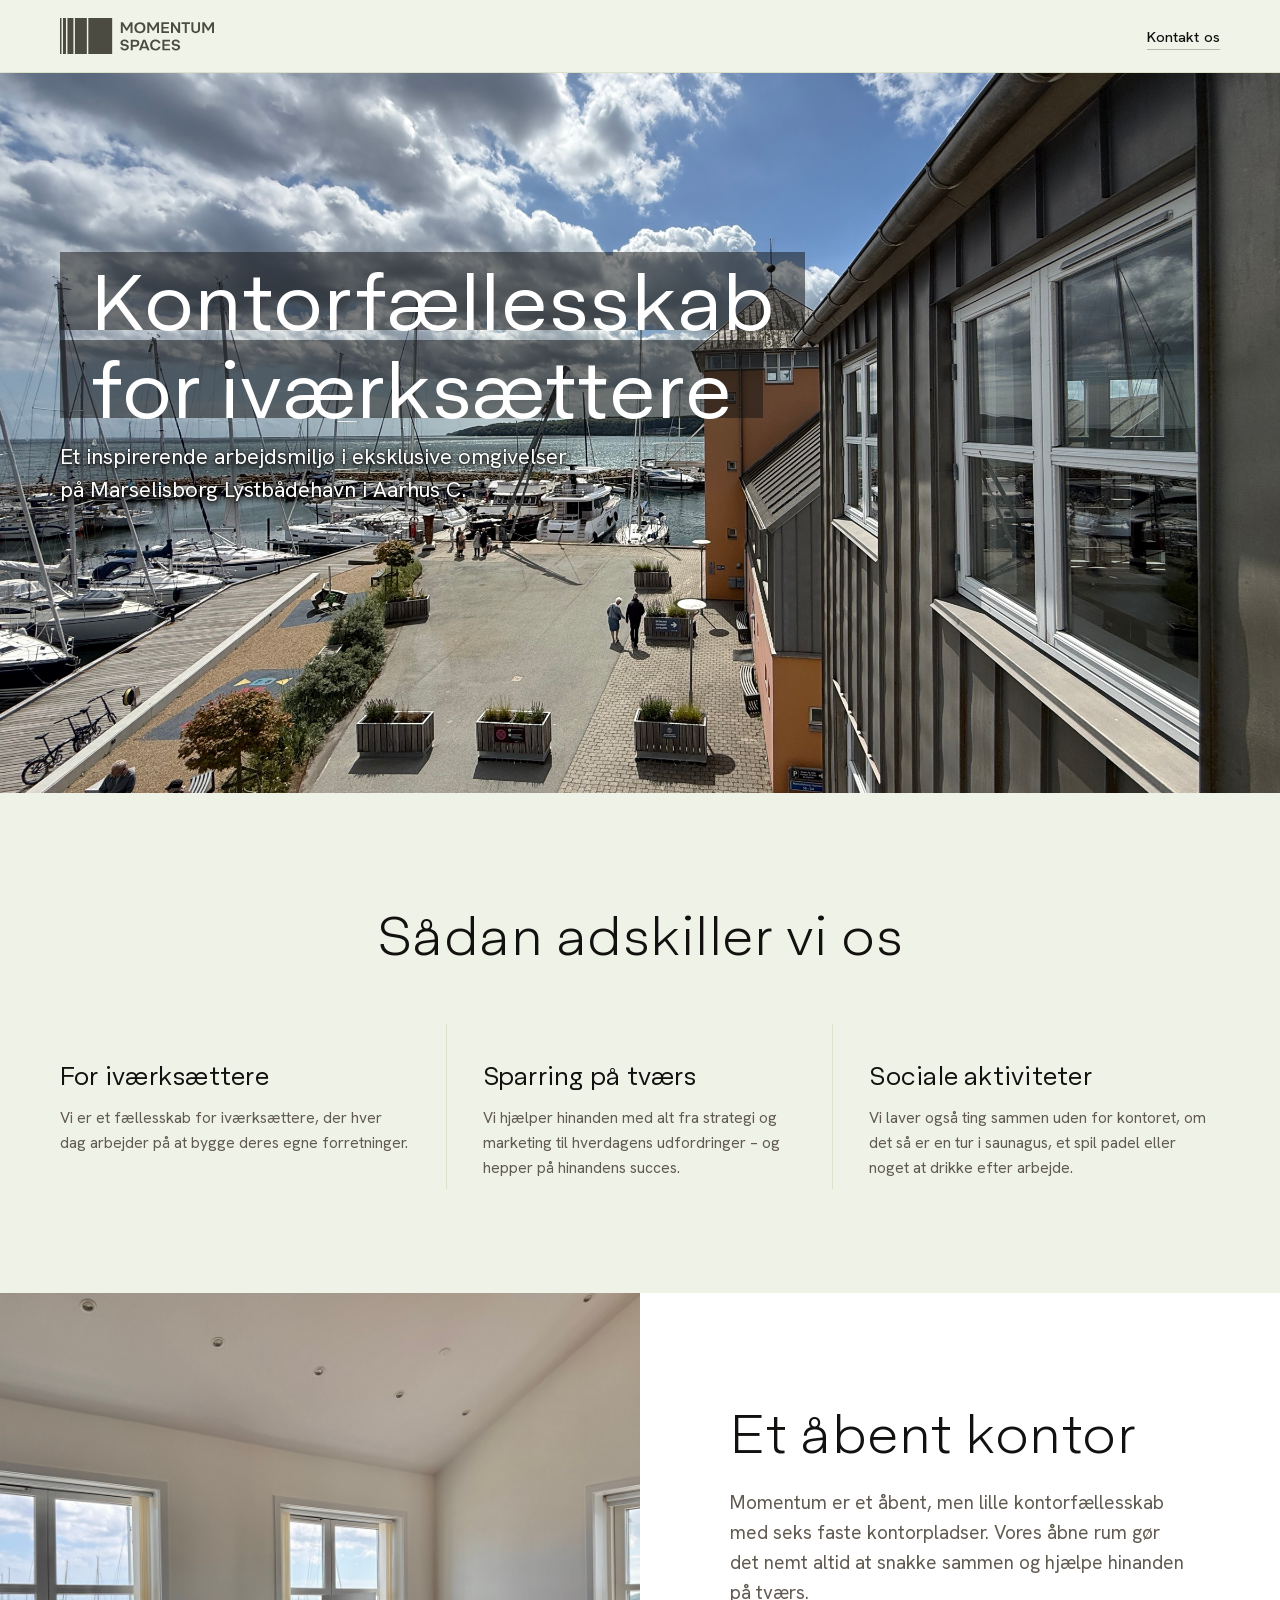
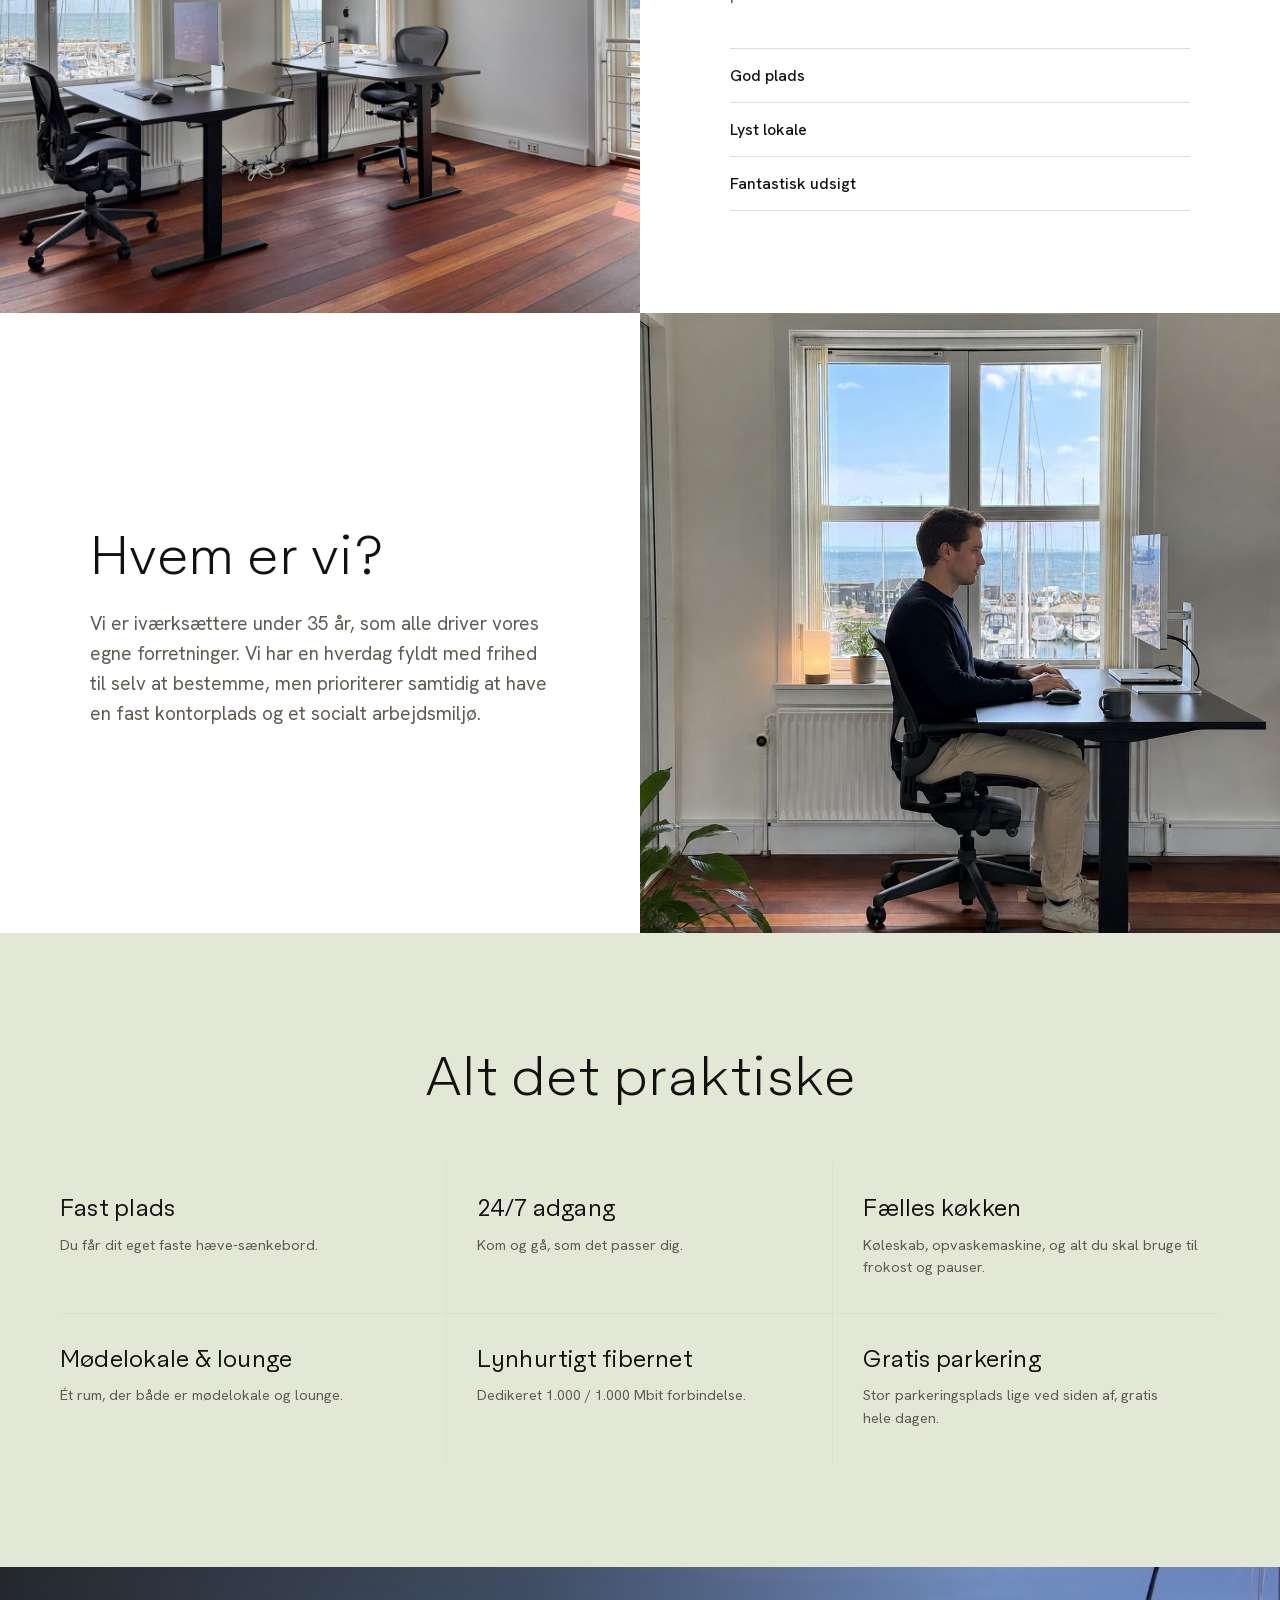
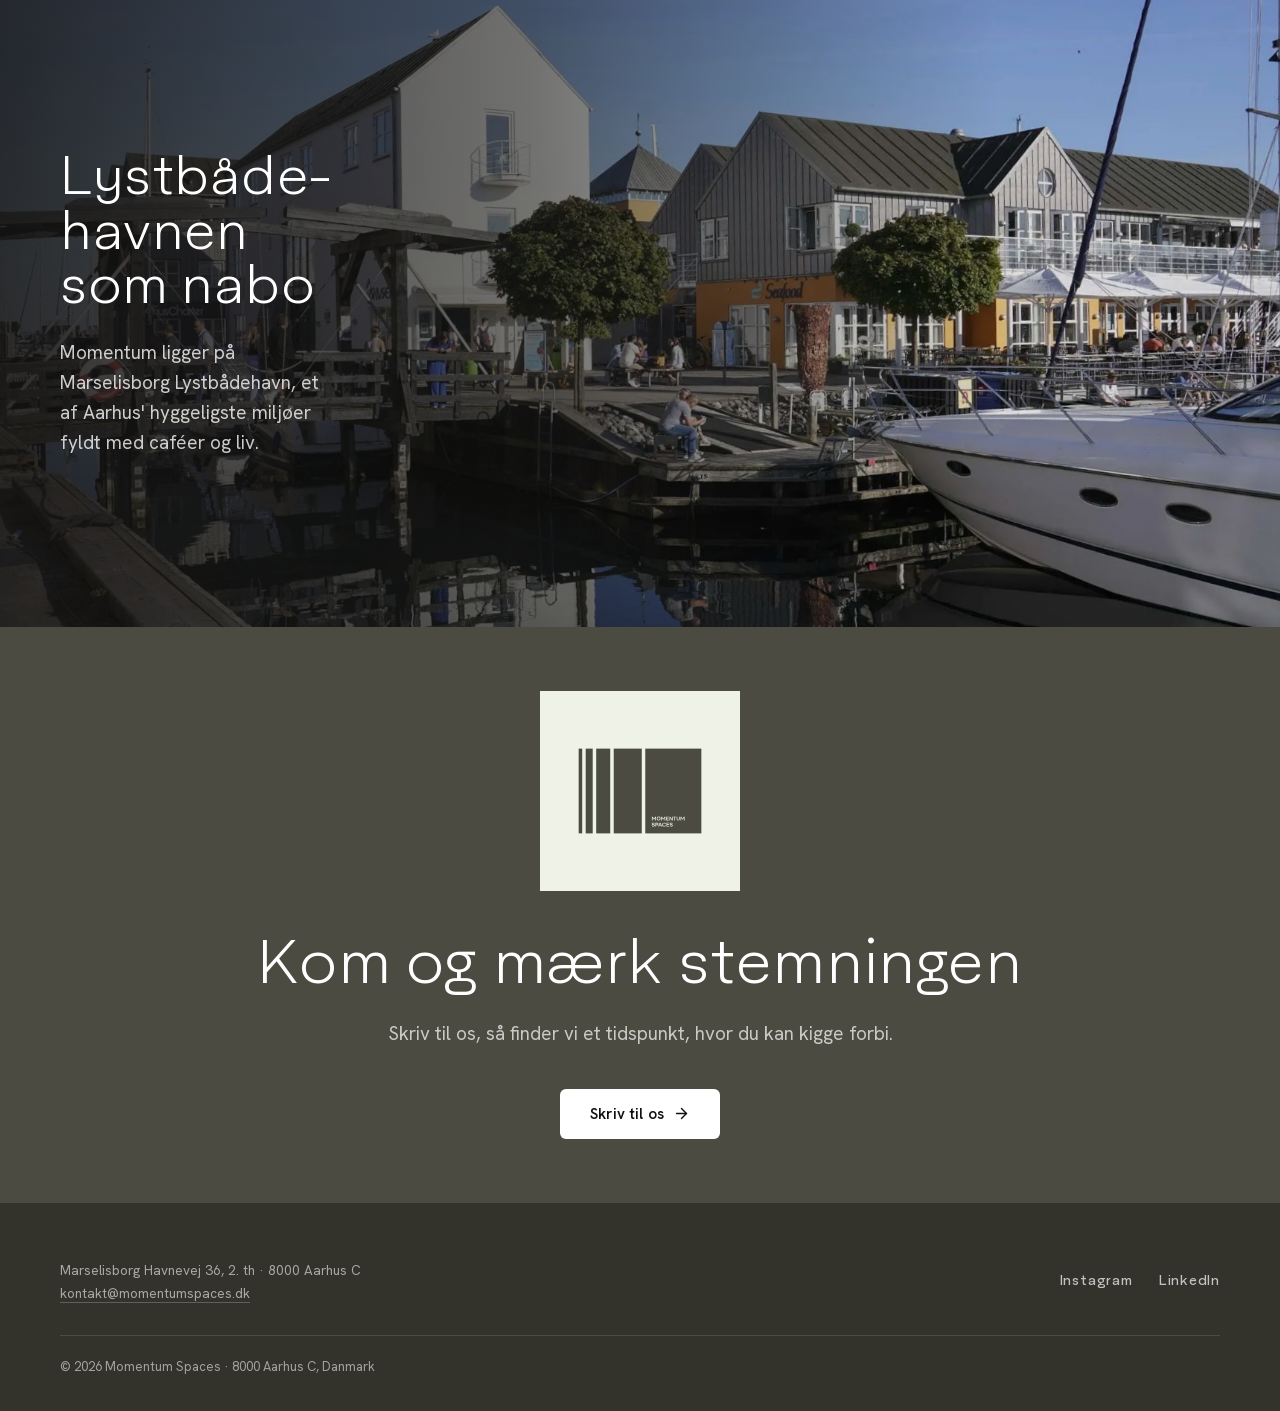
==== commit a951b9b5: "Add Google Ads conversion tracking with Consent Mode v2 and cookie banner - Consent Mode v2 defaults" ====
--- a/index.html
+++ b/index.html
@@ -60,8 +60,117 @@
 }
 </script>
 
-<!-- Umami — privacy-venligt, cookieløst analytics (intet cookie-banner nødvendigt) -->
+<!-- Umami — privacy-venligt, cookieløst analytics (kræver ikke samtykke) -->
 <script defer src="https://cloud.umami.is/script.js" data-website-id="ba3bad6b-c163-4bc9-8c1c-be259ec3c317"></script>
+
+<!-- ============================================================
+     Google Ads — Consent Mode v2 (basic) + konverteringsmåling.
+     Google-tagget indlæses FØRST, når brugeren aktivt har sagt ja.
+     Siger brugeren nej, hentes intet fra Google, og der sættes
+     ingen cookies. Umami ovenfor er cookieløst og kører altid.
+     ============================================================ -->
+<script>
+(function () {
+  /* --- 1) Consent-defaults skal sættes, før Google-tagget indlæses --- */
+  window.dataLayer = window.dataLayer || [];
+  window.gtag = function () { window.dataLayer.push(arguments); };
+  gtag('consent', 'default', {
+    ad_storage: 'denied',
+    ad_user_data: 'denied',
+    ad_personalization: 'denied',
+    analytics_storage: 'denied',
+    wait_for_update: 500
+  });
+
+  /* --- 2) UDSKIFT DISSE TO LINJER, når kontoen er oprettet ---------
+     ADS_ID     : dit konto-id, fx 'AW-123456789'
+     CONV_LABEL : konverterings-id/label, fx 'AW-123456789/AbC-D_efGh'
+     Så længe der står X'er i værdierne, indlæses Google slet ikke,
+     og banneret vises ikke. Siden kan altså ligge live imens.       */
+  var ADS_ID     = 'AW-XXXXXXXXXX';
+  var CONV_LABEL = 'AW-XXXXXXXXXX/XXXXXXXXXXXXXXXXXXX';
+
+  var CONFIGURED = ADS_ID.indexOf('X') === -1;
+  var STORE_KEY  = 'momentum-samtykke';
+  var loaded     = false;
+
+  function loadGoogleTag() {
+    if (loaded || !CONFIGURED) return;
+    loaded = true;
+    var s = document.createElement('script');
+    s.async = true;
+    s.src = 'https://www.googletagmanager.com/gtag/js?id=' + ADS_ID;
+    document.head.appendChild(s);
+    gtag('js', new Date());
+    gtag('config', ADS_ID);
+  }
+
+  function grant() {
+    gtag('consent', 'update', {
+      ad_storage: 'granted',
+      ad_user_data: 'granted',
+      ad_personalization: 'granted',
+      analytics_storage: 'granted'
+    });
+    loadGoogleTag();
+  }
+
+  /* Genskab tidligere valg ved næste besøg */
+  var saved = null;
+  try { saved = window.localStorage.getItem(STORE_KEY); } catch (e) {}
+  if (saved === 'ja') grant();
+
+  /* --- 3) Offentligt API, som resten af siden bruger -------------- */
+  window.momentumConsent = {
+    configured: CONFIGURED,
+    saved: saved,
+    accept: function () {
+      try { window.localStorage.setItem(STORE_KEY, 'ja'); } catch (e) {}
+      grant();
+    },
+    decline: function () {
+      try { window.localStorage.setItem(STORE_KEY, 'nej'); } catch (e) {}
+    },
+    reset: function () {
+      try { window.localStorage.removeItem(STORE_KEY); } catch (e) {}
+    },
+    /* Kaldes når nogen klikker på en mailadresse = vores konvertering */
+    trackContact: function () {
+      if (window.umami) { try { window.umami.track('kontakt-klik'); } catch (e) {} }
+      if (loaded && CONV_LABEL.indexOf('X') === -1) {
+        gtag('event', 'conversion', { send_to: CONV_LABEL });
+      }
+    }
+  };
+})();
+</script>
+
+<style>
+/* Cookiebanner — matcher sidens palet, ingen eksterne afhængigheder */
+.mw2-consent{position:fixed;left:20px;bottom:20px;z-index:9999;max-width:380px;
+  background:var(--paper,#fff);color:var(--ink,#121110);border:1px solid var(--n-200,#E2DDD2);
+  border-radius:10px;padding:22px 22px 18px;box-shadow:0 12px 40px rgba(18,17,16,.16);
+  font-family:"Hanken Grotesk",system-ui,sans-serif;font-size:14.5px;line-height:1.55;
+  opacity:0;transform:translateY(10px);transition:opacity .28s ease,transform .28s ease}
+.mw2-consent[data-vis="1"]{opacity:1;transform:translateY(0)}
+.mw2-consent h2{font-family:"Aktifo A","Hanken Grotesk",system-ui,sans-serif;
+  font-size:17px;font-weight:500;margin:0 0 8px;letter-spacing:.01em}
+.mw2-consent p{margin:0 0 16px;color:var(--n-600,#605A51)}
+.mw2-consent-row{display:flex;gap:10px}
+.mw2-consent button{flex:1 1 0;font:inherit;font-weight:500;font-size:14px;cursor:pointer;
+  padding:11px 14px;border-radius:6px;transition:background .18s ease,border-color .18s ease}
+.mw2-consent .mw2-consent-no{background:transparent;color:var(--ink,#121110);
+  border:1px solid var(--n-300,#CFC8BA)}
+.mw2-consent .mw2-consent-no:hover{background:var(--bone,#F7F5F0)}
+.mw2-consent .mw2-consent-yes{background:var(--moss,#4B4B41);color:#fff;border:1px solid var(--moss,#4B4B41)}
+.mw2-consent .mw2-consent-yes:hover{background:var(--moss-deep,#33332C);border-color:var(--moss-deep,#33332C)}
+.mw2-consent button:active{transform:scale(.985)}
+.mw2-consent-reopen{background:none;border:0;padding:0;font:inherit;font-size:inherit;
+  color:inherit;opacity:.75;cursor:pointer;text-decoration:underline}
+.mw2-consent-reopen:hover{opacity:1}
+@media (max-width:560px){.mw2-consent{left:12px;right:12px;bottom:12px;max-width:none}}
+@media (prefers-reduced-motion:reduce){.mw2-consent{transition:none}}
+</style>
 </head>
 
 <body>
@@ -193,6 +302,14 @@
     <img class="mw2-cta-logo" src="assets/img/logo-square.svg" alt="Momentum Spaces">
     <h2 class="mw2-cta-h2">Kom og mærk stemningen</h2>
     <p class="mw2-cta-p">Skriv til os, så finder vi et tidspunkt, hvor du kan kigge forbi.</p>
+    <a class="mw2-cta-link" data-email href="#kontakt">
+      Skriv til os
+      <svg viewBox="0 0 24 24" fill="none" stroke="currentColor" stroke-width="2"
+           stroke-linecap="round" stroke-linejoin="round" aria-hidden="true">
+        <line x1="5" y1="12" x2="19" y2="12"></line>
+        <polyline points="12 5 19 12 12 19"></polyline>
+      </svg>
+    </a>
   </section>
 
 </main>
@@ -213,6 +330,7 @@
     </div>
     <div class="mw2-footer-bottom">
       <span>© 2026 Momentum Spaces · 8000 Aarhus C, Danmark</span>
+      <span class="mw2-consent-slot" hidden> · <button type="button" class="mw2-consent-reopen">Cookieindstillinger</button></span>
     </div>
   </div>
 </footer>
@@ -225,9 +343,69 @@
   document.querySelectorAll("[data-email]").forEach(function (el) {
     el.setAttribute("href", "mailto:" + a);
     if (el.getAttribute("data-email") === "show") el.textContent = a;
+    /* Klik på en mailadresse = en henvendelse. Registreres som konvertering. */
+    el.addEventListener("click", function () {
+      if (window.momentumConsent) window.momentumConsent.trackContact();
+    });
   });
 })();
 </script>
 
+<script>
+/* Cookiebanner. Vises kun, hvis Google Ads faktisk er konfigureret,
+   og kun indtil brugeren har taget stilling. Afvis og Accepter er
+   lige fremtrædende, som Datatilsynet kræver. */
+(function () {
+  var c = window.momentumConsent;
+  if (!c || !c.configured) return;
+
+  var slot = document.querySelector(".mw2-consent-slot");
+  if (slot) {
+    slot.hidden = false;
+    slot.querySelector(".mw2-consent-reopen").addEventListener("click", function () {
+      c.reset();
+      show();
+    });
+  }
+
+  var box = null;
+
+  function close() {
+    if (!box) return;
+    box.removeAttribute("data-vis");
+    var el = box;
+    box = null;
+    setTimeout(function () { el.remove(); }, 300);
+  }
+
+  function show() {
+    if (box) return;
+    box = document.createElement("aside");
+    box.className = "mw2-consent";
+    box.setAttribute("role", "dialog");
+    box.setAttribute("aria-label", "Cookies");
+    box.innerHTML =
+      '<h2>Må vi måle vores annoncer?</h2>' +
+      '<p>Vi bruger cookies fra Google til at se, om vores annoncer virker. ' +
+      'Du kan roligt sige nej – siden fungerer præcis lige så godt.</p>' +
+      '<div class="mw2-consent-row">' +
+        '<button type="button" class="mw2-consent-no">Nej tak</button>' +
+        '<button type="button" class="mw2-consent-yes">Accepter</button>' +
+      '</div>';
+    document.body.appendChild(box);
+    requestAnimationFrame(function () { box.setAttribute("data-vis", "1"); });
+
+    box.querySelector(".mw2-consent-yes").addEventListener("click", function () {
+      c.accept(); close();
+    });
+    box.querySelector(".mw2-consent-no").addEventListener("click", function () {
+      c.decline(); close();
+    });
+  }
+
+  if (!c.saved) show();
+})();
+</script>
+
 </body>
 </html>
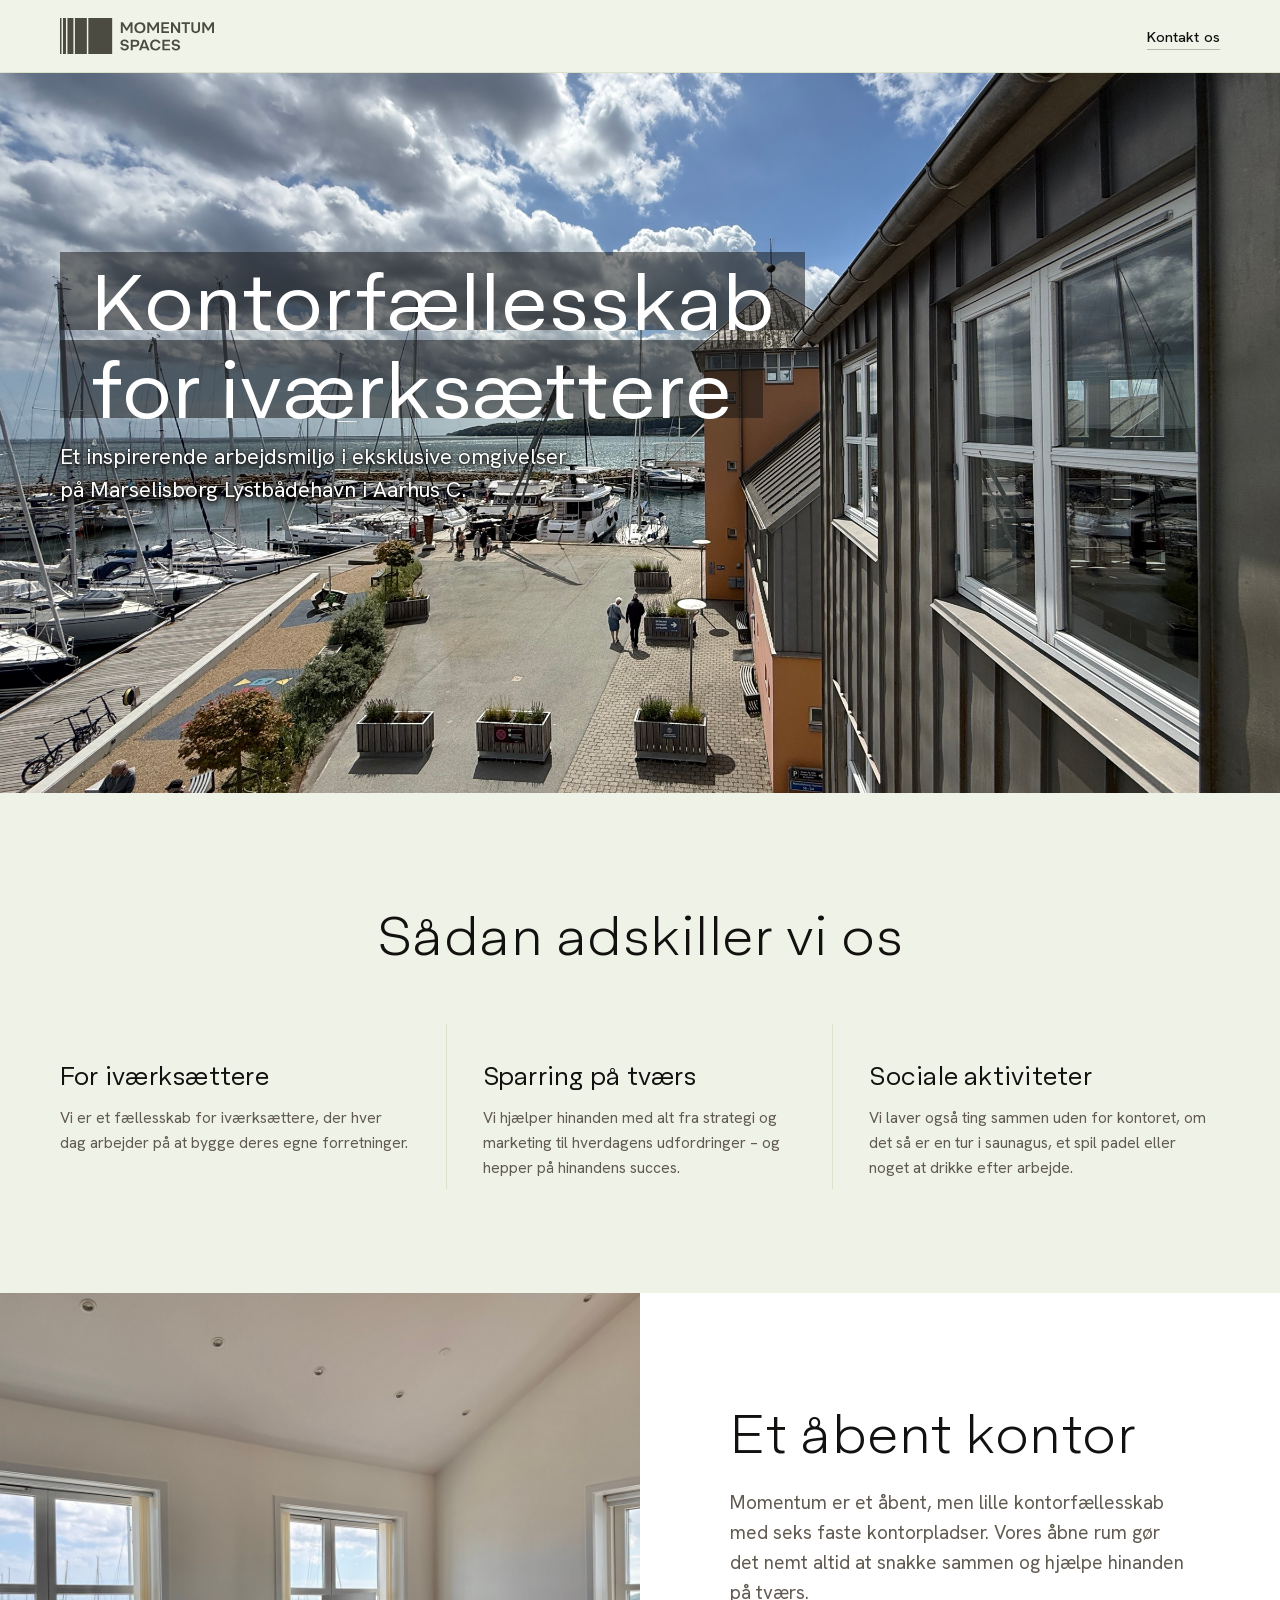
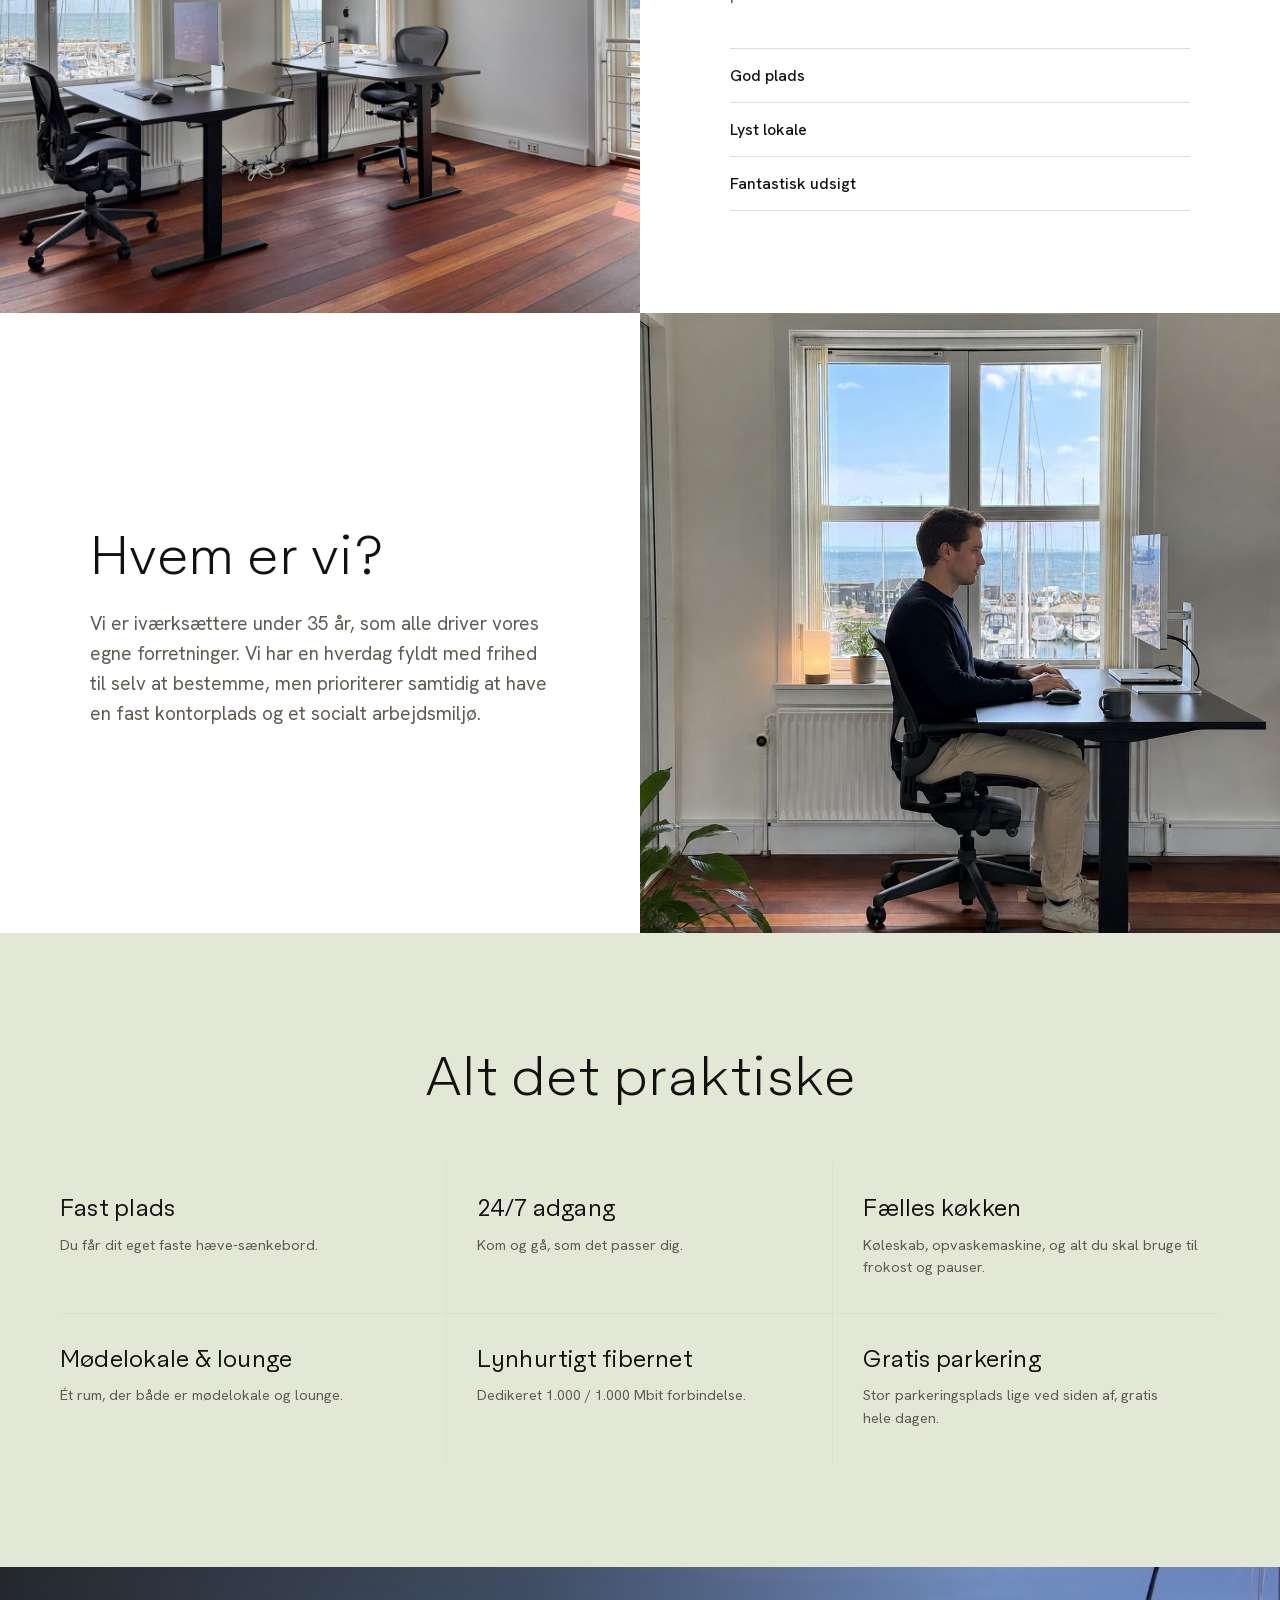
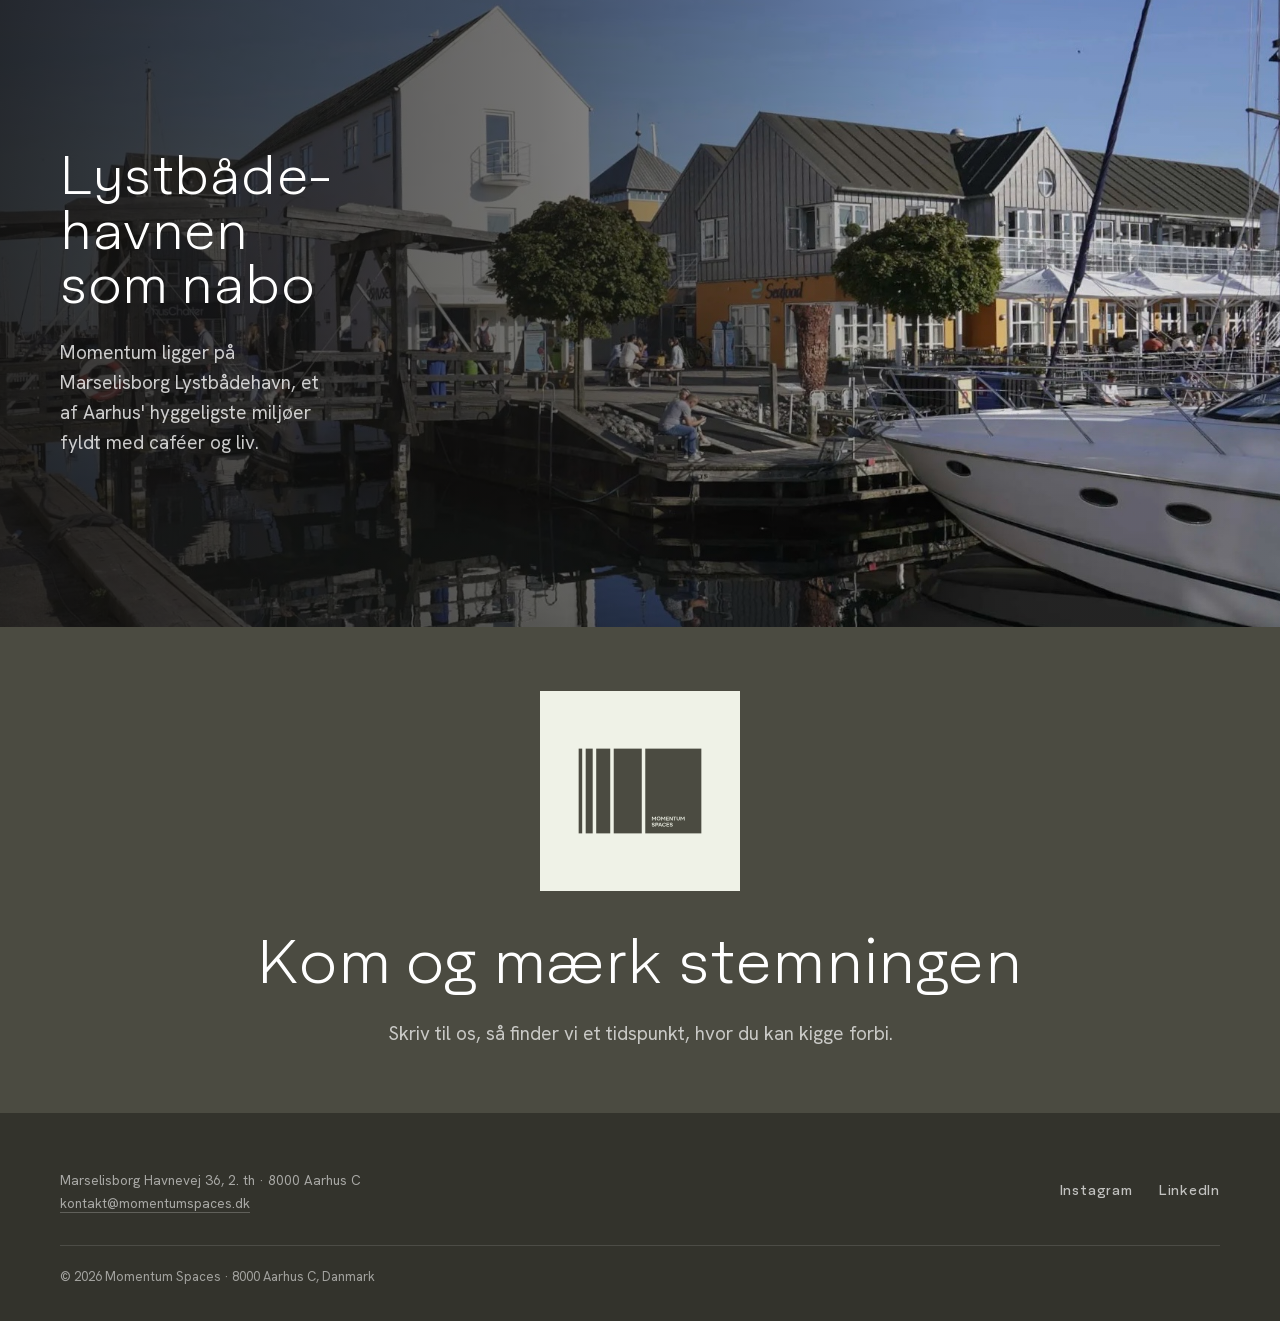
==== commit cebdc9f6: "Remove unused CTA button from contact section The .mw2-cta-link button was requested removed earlier" ====
--- a/index.html
+++ b/index.html
@@ -302,14 +302,6 @@
     <img class="mw2-cta-logo" src="assets/img/logo-square.svg" alt="Momentum Spaces">
     <h2 class="mw2-cta-h2">Kom og mærk stemningen</h2>
     <p class="mw2-cta-p">Skriv til os, så finder vi et tidspunkt, hvor du kan kigge forbi.</p>
-    <a class="mw2-cta-link" data-email href="#kontakt">
-      Skriv til os
-      <svg viewBox="0 0 24 24" fill="none" stroke="currentColor" stroke-width="2"
-           stroke-linecap="round" stroke-linejoin="round" aria-hidden="true">
-        <line x1="5" y1="12" x2="19" y2="12"></line>
-        <polyline points="12 5 19 12 12 19"></polyline>
-      </svg>
-    </a>
   </section>
 
 </main>
--- a/assets/css/main.css
+++ b/assets/css/main.css
@@ -458,17 +458,6 @@
   margin: 0; color: #fff;
 }
 .mw2-cta-p { color: rgba(255,255,255,0.7); font-size: 19px; line-height: 1.55; margin: 22px auto 0; max-width: 52ch; }
-.mw2-cta-link {
-  display: inline-flex; align-items: center; gap: 9px; margin-top: 40px;
-  font-size: 15px; font-weight: 600; letter-spacing: 0.01em;
-  background: var(--paper); color: var(--ink); text-decoration: none;
-  padding: 15px 30px; border-radius: 6px; white-space: nowrap;
-  transition: transform var(--dur-fast) var(--ease), background var(--dur) var(--ease);
-}
-.mw2-cta-link:hover { background: var(--bone); }
-.mw2-cta-link:active { transform: scale(0.98); }
-.mw2-cta-link i { width: 17px; height: 17px; transition: transform var(--dur) var(--ease); }
-.mw2-cta-link:hover i { transform: translateX(3px); }
 
 /* ---------- footer ---------- */
 .mw2-footer { background: var(--moss-deep); color: rgba(255,255,255,0.7); padding: 56px 0 36px; }
@@ -535,10 +524,6 @@
    break at spaces and soft hyphens. */
 h1, h2, h3 { overflow-wrap: normal; }
 
-/* CTA contact button — reuses the design's .mw2-cta-link with an inline SVG arrow */
-.mw2-cta-link svg { width: 17px; height: 17px; transition: transform var(--dur) var(--ease); }
-.mw2-cta-link:hover svg { transform: translateX(3px); }
-
 /* Footer email rendered as a real mailto link, styled to match the address */
 .mw2-footer-addr a { color: inherit; text-decoration: none; border-bottom: 1px solid rgba(255,255,255,0.22); transition: color var(--dur) var(--ease), border-color var(--dur) var(--ease); }
 .mw2-footer-addr a:hover { color: #fff; border-color: rgba(255,255,255,0.55); }
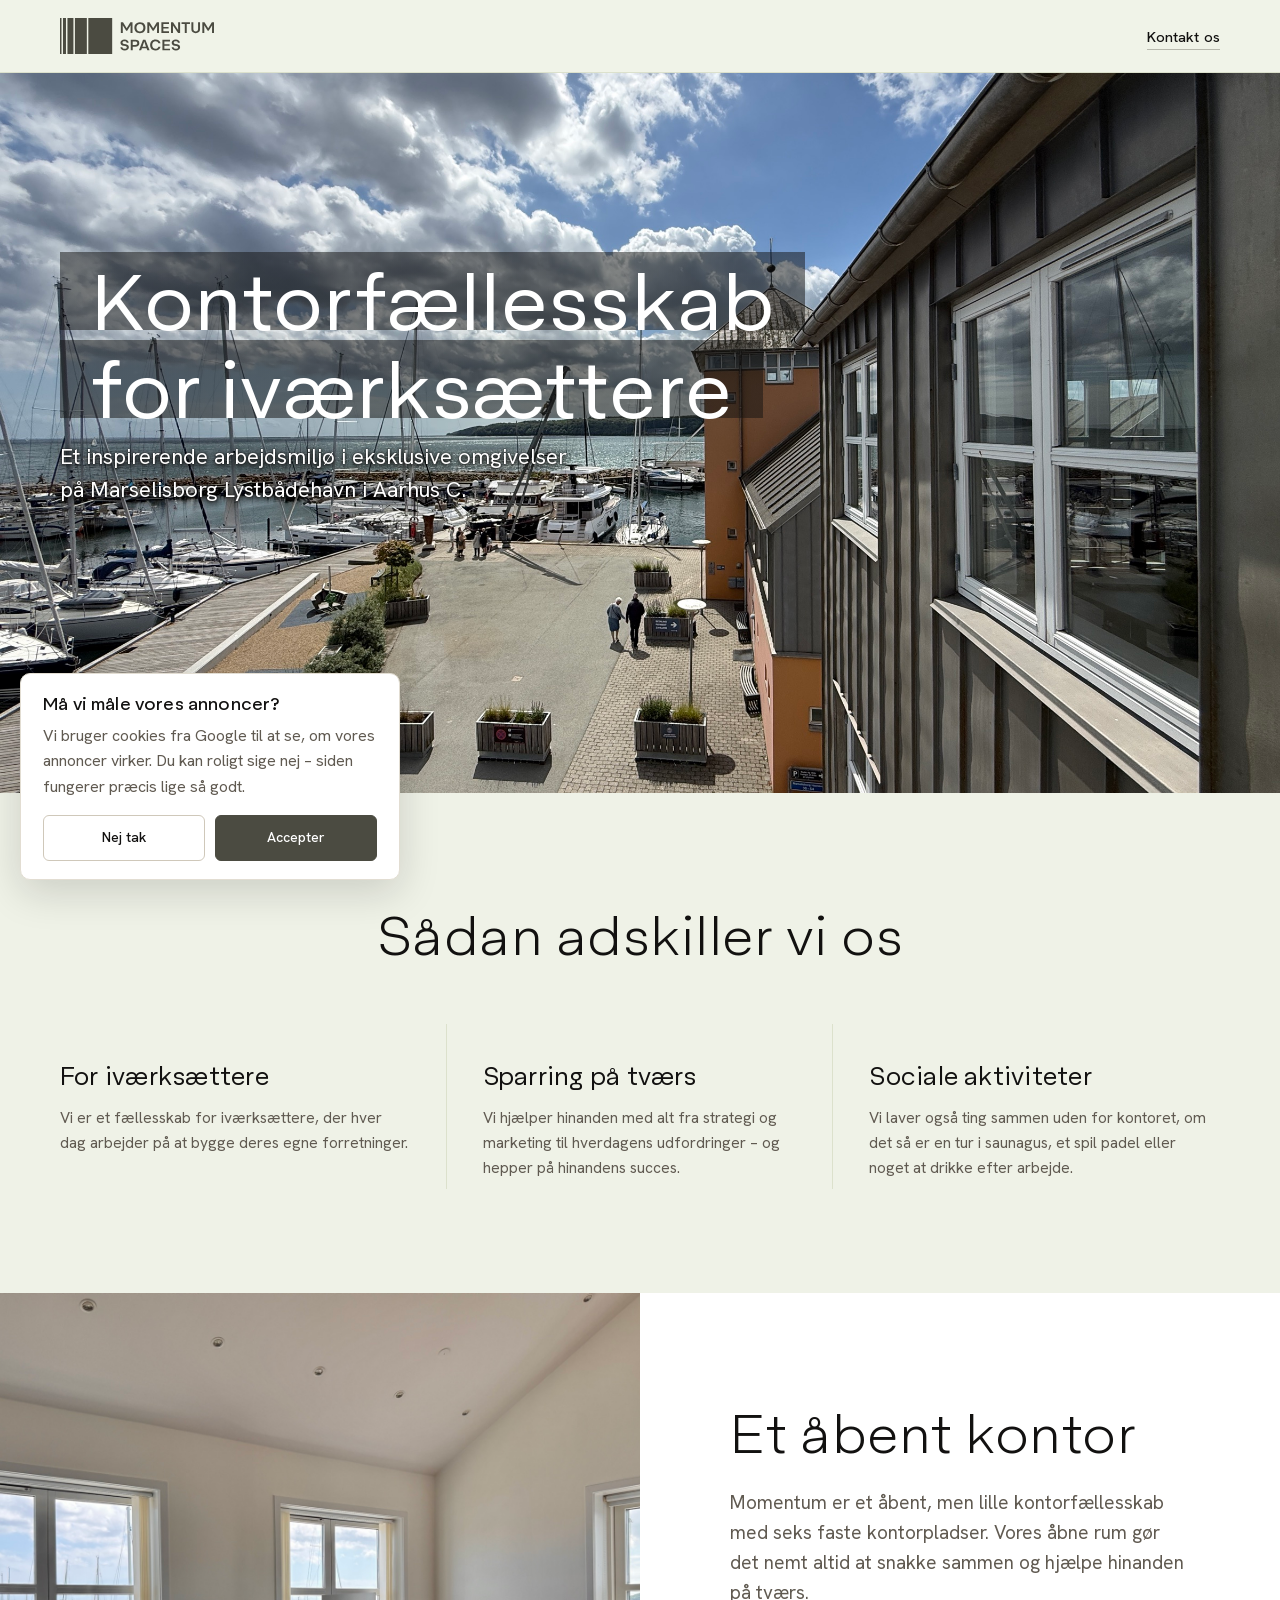
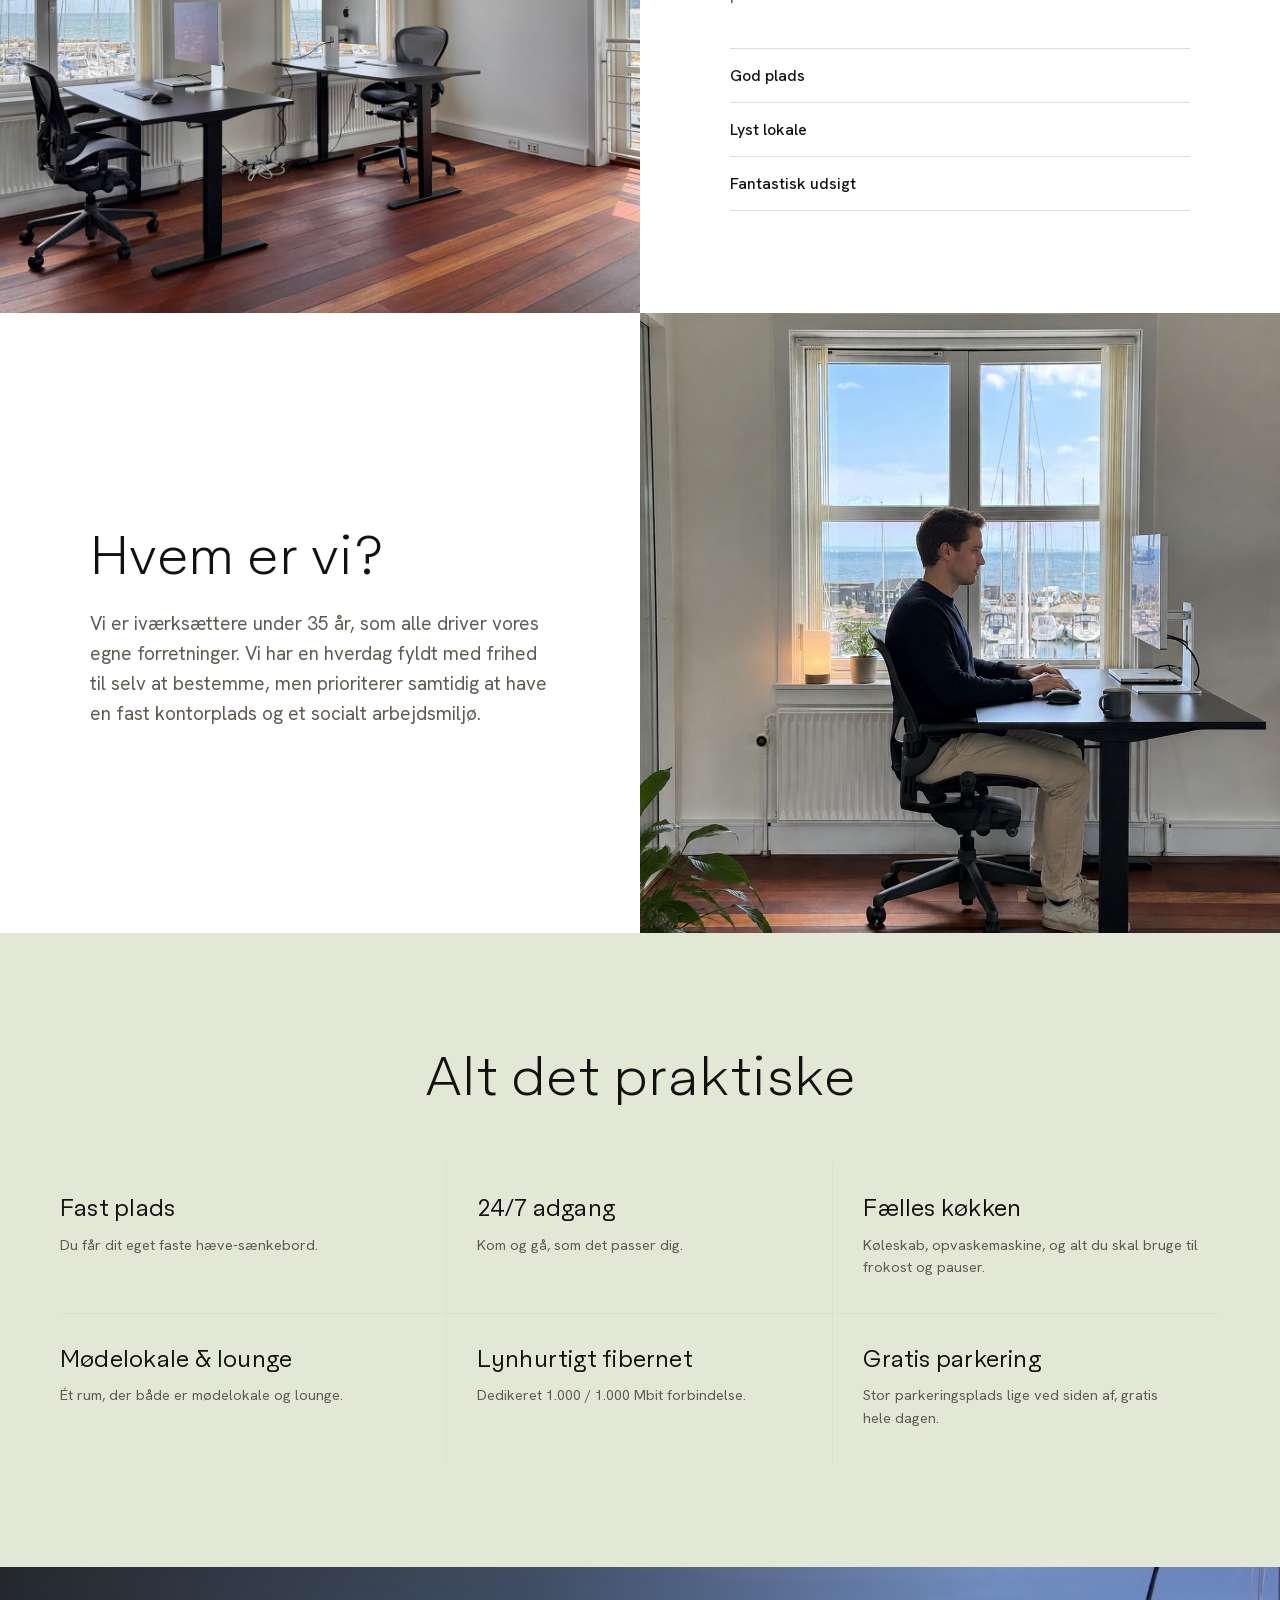
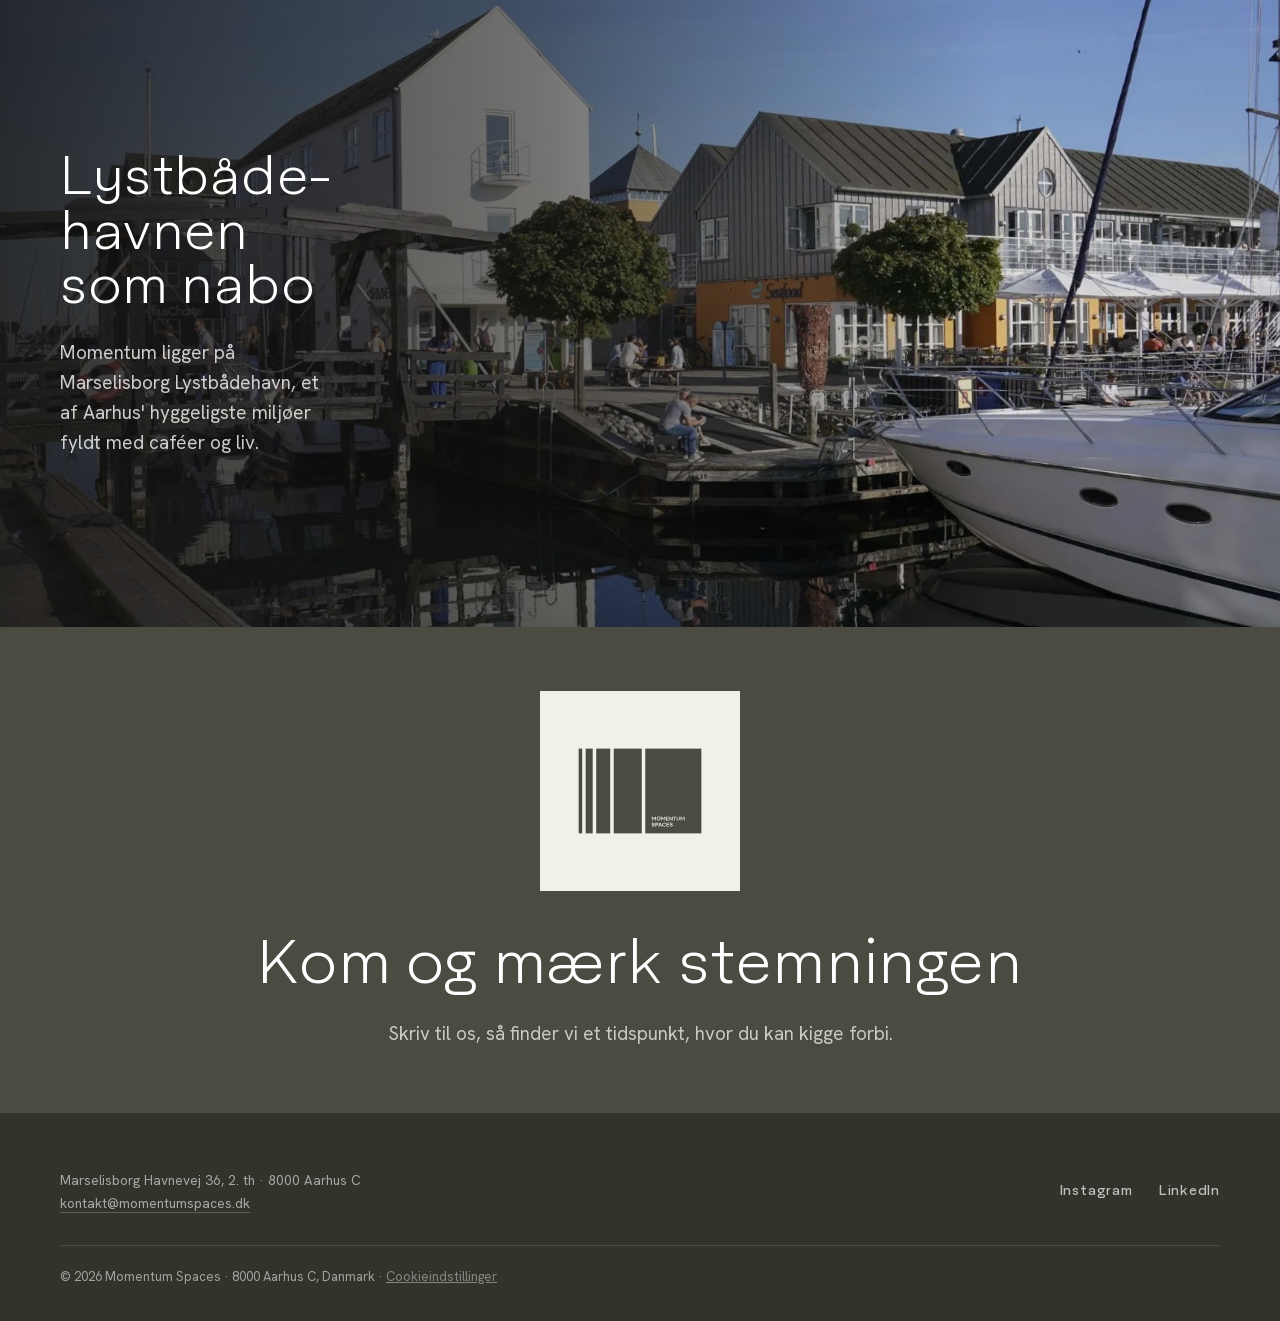
==== commit e3c454d8: "Indsaet Google Ads konto-id og konverteringslabel Erstatter placeholder-vaerdierne i Consent Mode-lo" ====
--- a/index.html
+++ b/index.html
@@ -87,8 +87,8 @@
      CONV_LABEL : konverterings-id/label, fx 'AW-123456789/AbC-D_efGh'
      Så længe der står X'er i værdierne, indlæses Google slet ikke,
      og banneret vises ikke. Siden kan altså ligge live imens.       */
-  var ADS_ID     = 'AW-XXXXXXXXXX';
-  var CONV_LABEL = 'AW-XXXXXXXXXX/XXXXXXXXXXXXXXXXXXX';
+  var ADS_ID     = 'AW-18233500939';
+  var CONV_LABEL = 'AW-18233500939/6anhCLHnqtccEIvKtPZD';
 
   var CONFIGURED = ADS_ID.indexOf('X') === -1;
   var STORE_KEY  = 'momentum-samtykke';
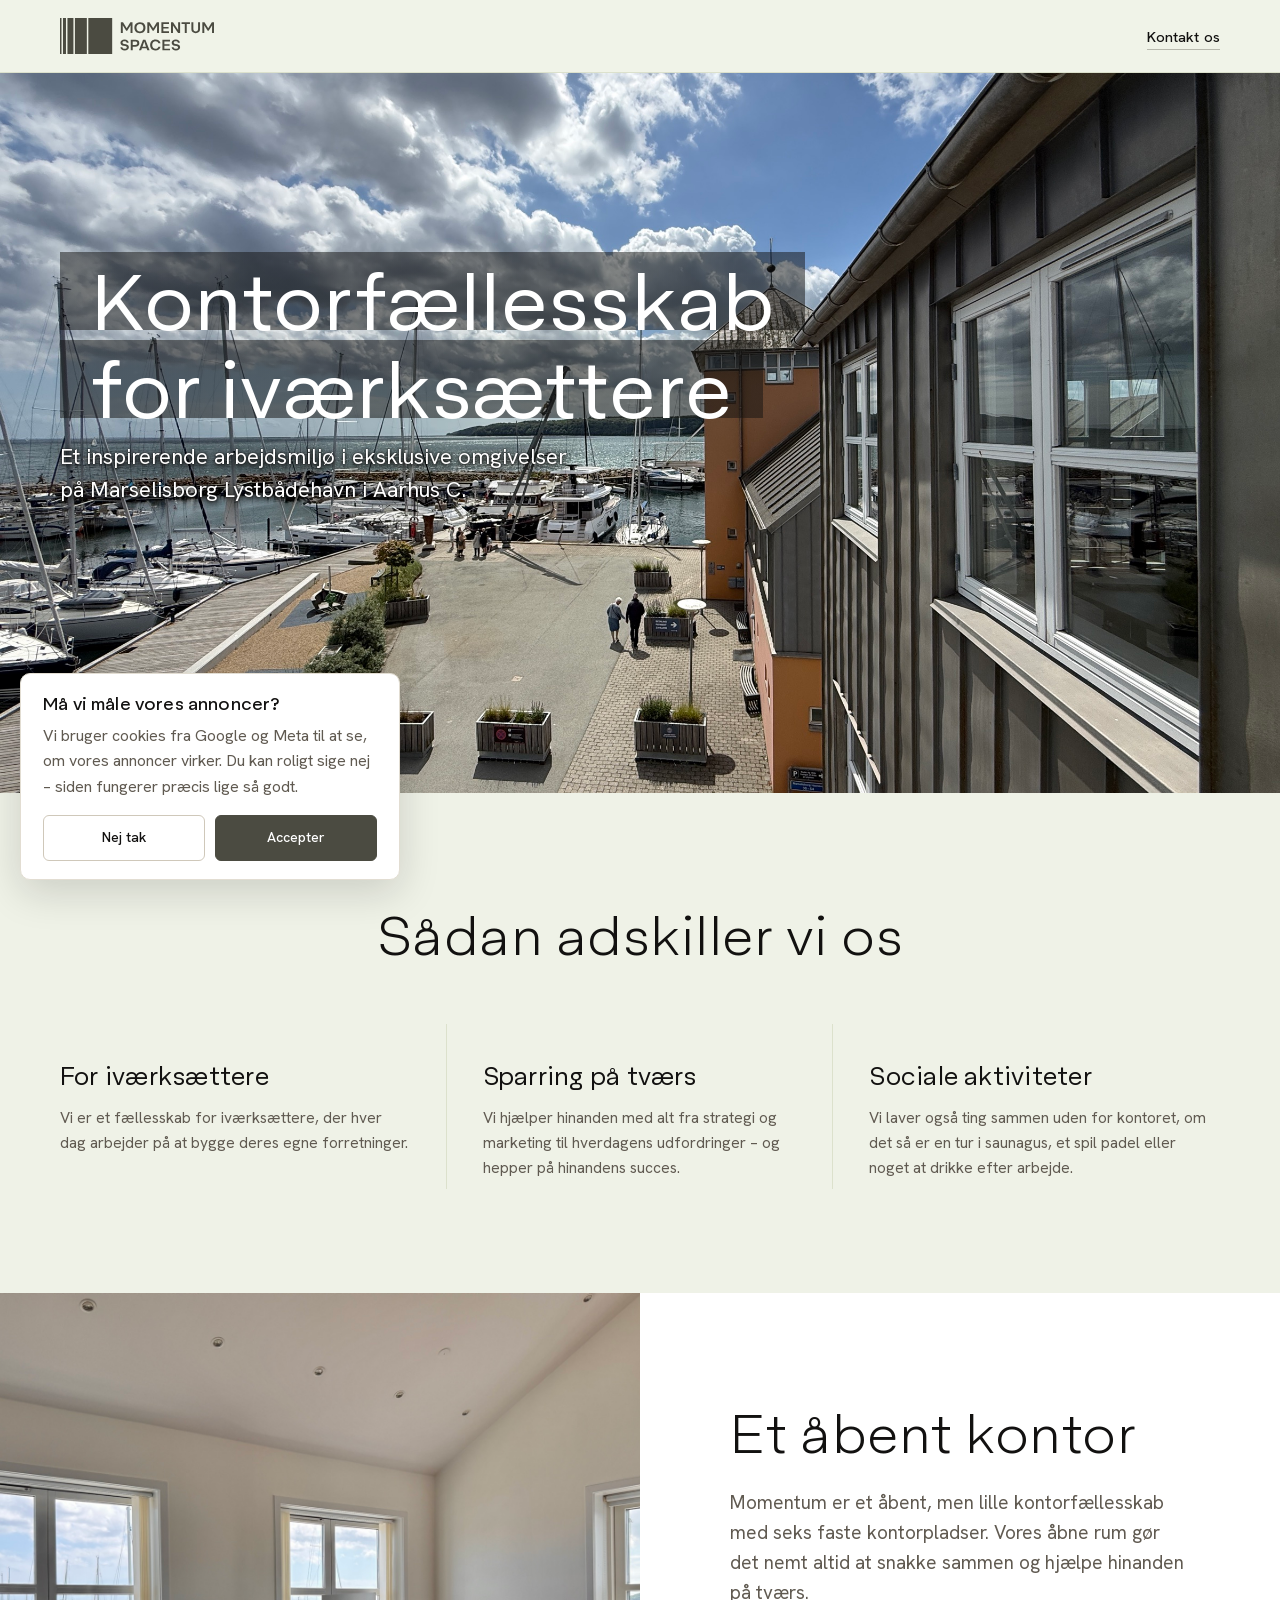
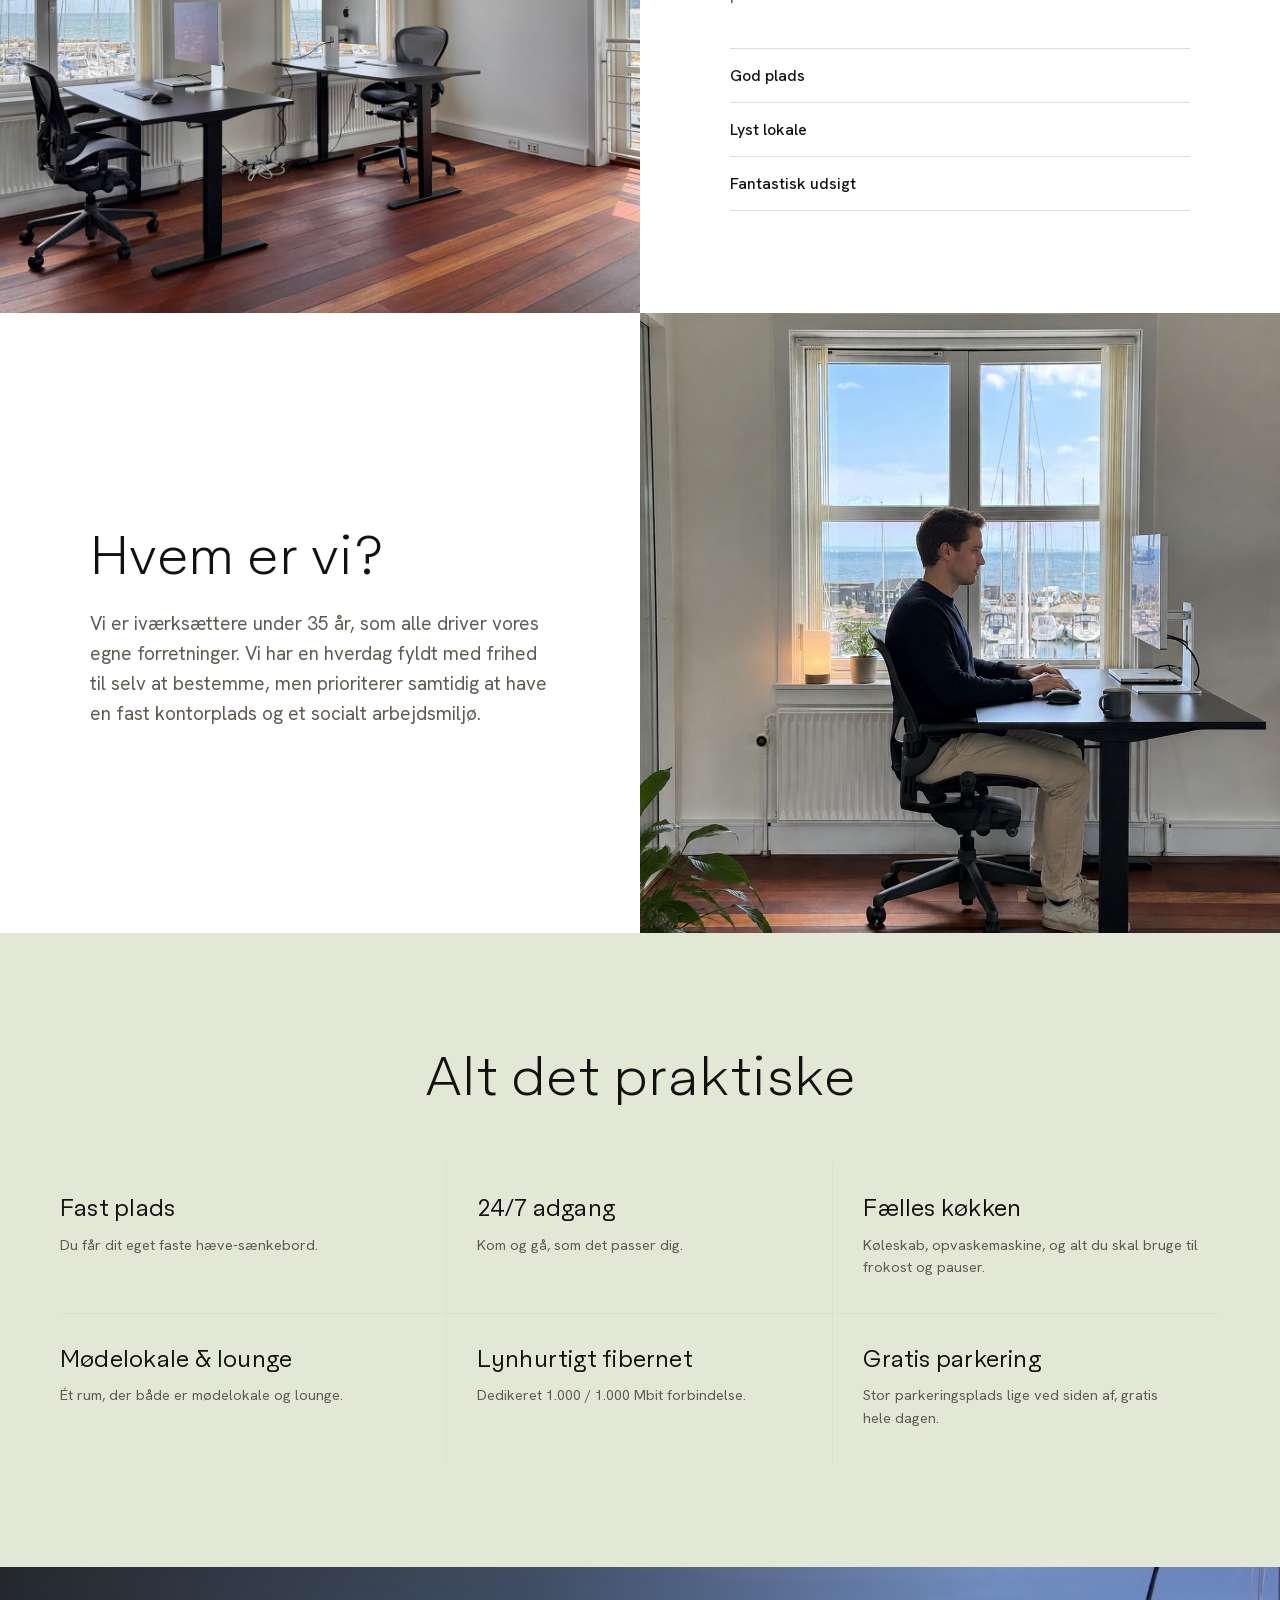
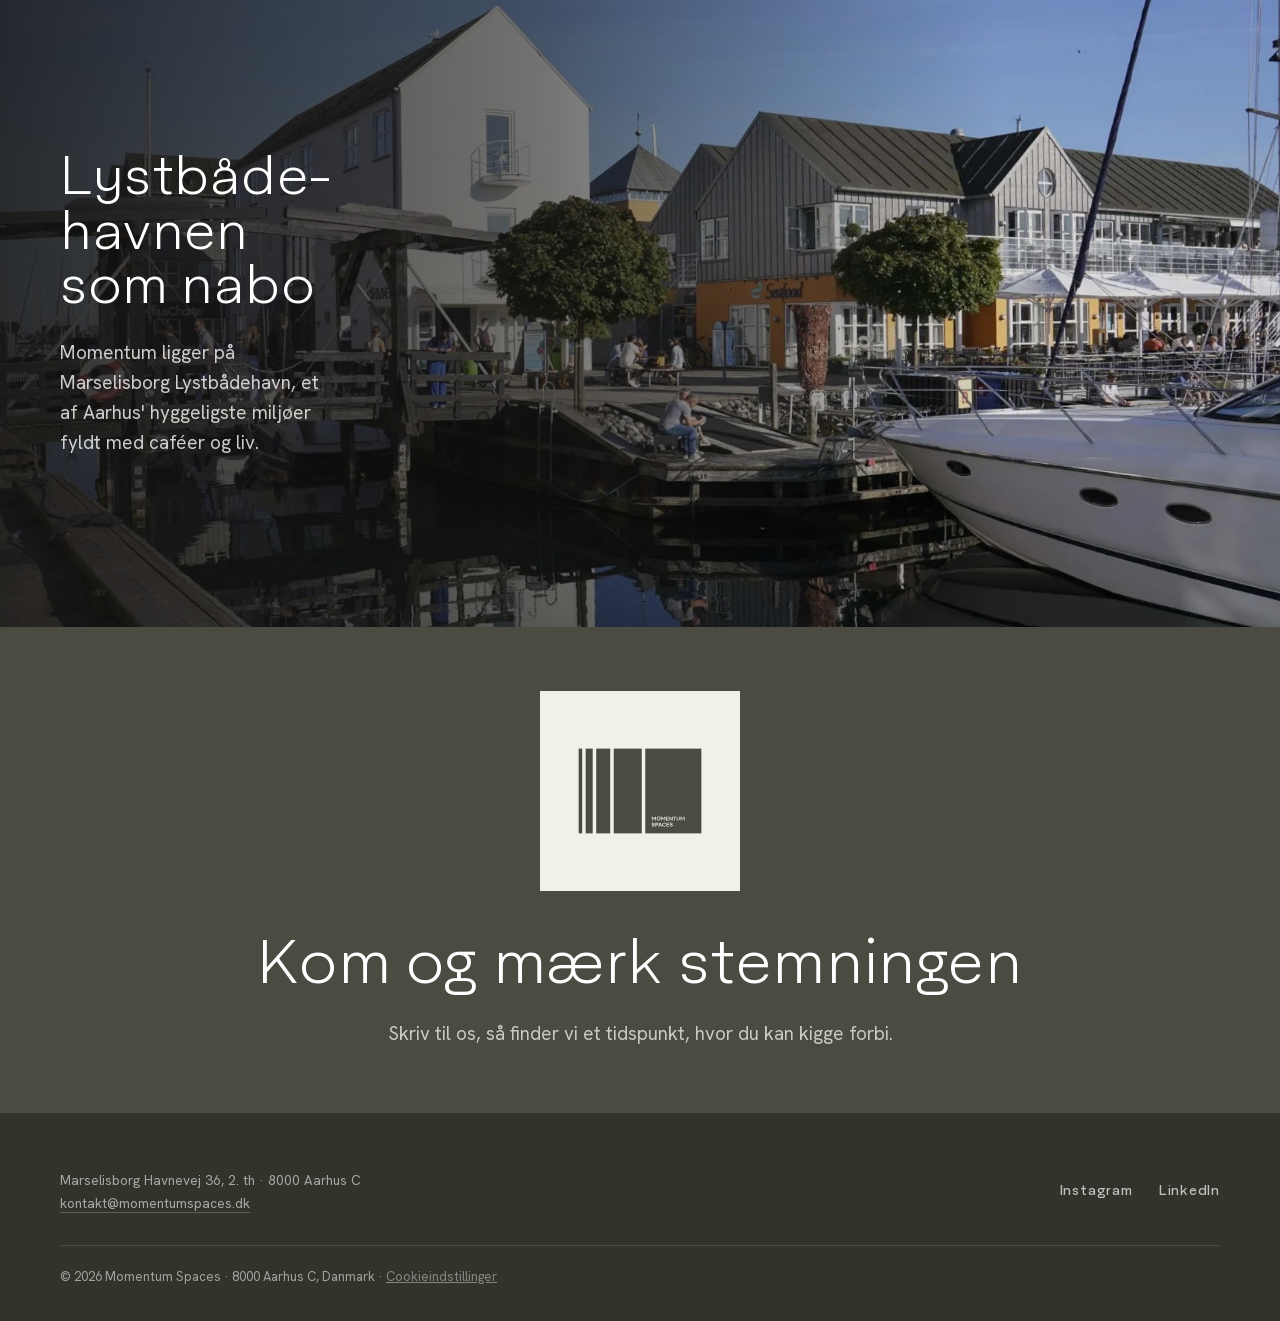
==== commit 110e81ea: "Tilfoej Meta Pixel bag samtykkebanner" ====
--- a/index.html
+++ b/index.html
@@ -64,10 +64,11 @@
 <script defer src="https://cloud.umami.is/script.js" data-website-id="ba3bad6b-c163-4bc9-8c1c-be259ec3c317"></script>
 
 <!-- ============================================================
-     Google Ads — Consent Mode v2 (basic) + konverteringsmåling.
-     Google-tagget indlæses FØRST, når brugeren aktivt har sagt ja.
-     Siger brugeren nej, hentes intet fra Google, og der sættes
-     ingen cookies. Umami ovenfor er cookieløst og kører altid.
+     Annoncemåling — Google Ads (Consent Mode v2, basic) + Meta Pixel.
+     Begge tags indlæses FØRST, når brugeren aktivt har sagt ja.
+     Siger brugeren nej, hentes intet fra hverken Google eller Meta,
+     og der sættes ingen cookies. Umami ovenfor er cookieløst og
+     kører altid.
      ============================================================ -->
 <script>
 (function () {
@@ -90,9 +91,15 @@
   var ADS_ID     = 'AW-18233500939';
   var CONV_LABEL = 'AW-18233500939/6anhCLHnqtccEIvKtPZD';
 
+  /* --- 2b) Meta Pixel (dataset-ID fra Events Manager) --------------
+     Samme princip som Google: intet hentes fra Meta, før brugeren
+     har trykket Accepter.                                          */
+  var META_ID = '1738677483847168';
+
   var CONFIGURED = ADS_ID.indexOf('X') === -1;
   var STORE_KEY  = 'momentum-samtykke';
   var loaded     = false;
+  var metaLoaded = false;
 
   function loadGoogleTag() {
     if (loaded || !CONFIGURED) return;
@@ -105,6 +112,23 @@
     gtag('config', ADS_ID);
   }
 
+  function loadMetaPixel() {
+    if (metaLoaded || META_ID.indexOf('X') !== -1) return;
+    metaLoaded = true;
+    /* Metas egen stub, men først oprettet efter samtykke */
+    var n = window.fbq = function () {
+      n.callMethod ? n.callMethod.apply(n, arguments) : n.queue.push(arguments);
+    };
+    if (!window._fbq) window._fbq = n;
+    n.push = n; n.loaded = true; n.version = '2.0'; n.queue = [];
+    var t = document.createElement('script');
+    t.async = true;
+    t.src = 'https://connect.facebook.net/en_US/fbevents.js';
+    document.head.appendChild(t);
+    fbq('init', META_ID);
+    fbq('track', 'PageView');
+  }
+
   function grant() {
     gtag('consent', 'update', {
       ad_storage: 'granted',
@@ -113,6 +137,7 @@
       analytics_storage: 'granted'
     });
     loadGoogleTag();
+    loadMetaPixel();
   }
 
   /* Genskab tidligere valg ved næste besøg */
@@ -139,6 +164,9 @@
       if (window.umami) { try { window.umami.track('kontakt-klik'); } catch (e) {} }
       if (loaded && CONV_LABEL.indexOf('X') === -1) {
         gtag('event', 'conversion', { send_to: CONV_LABEL });
+      }
+      if (metaLoaded && window.fbq) {
+        try { fbq('track', 'Contact'); } catch (e) {}
       }
     }
   };
@@ -378,7 +406,7 @@
     box.setAttribute("aria-label", "Cookies");
     box.innerHTML =
       '<h2>Må vi måle vores annoncer?</h2>' +
-      '<p>Vi bruger cookies fra Google til at se, om vores annoncer virker. ' +
+      '<p>Vi bruger cookies fra Google og Meta til at se, om vores annoncer virker. ' +
       'Du kan roligt sige nej – siden fungerer præcis lige så godt.</p>' +
       '<div class="mw2-consent-row">' +
         '<button type="button" class="mw2-consent-no">Nej tak</button>' +
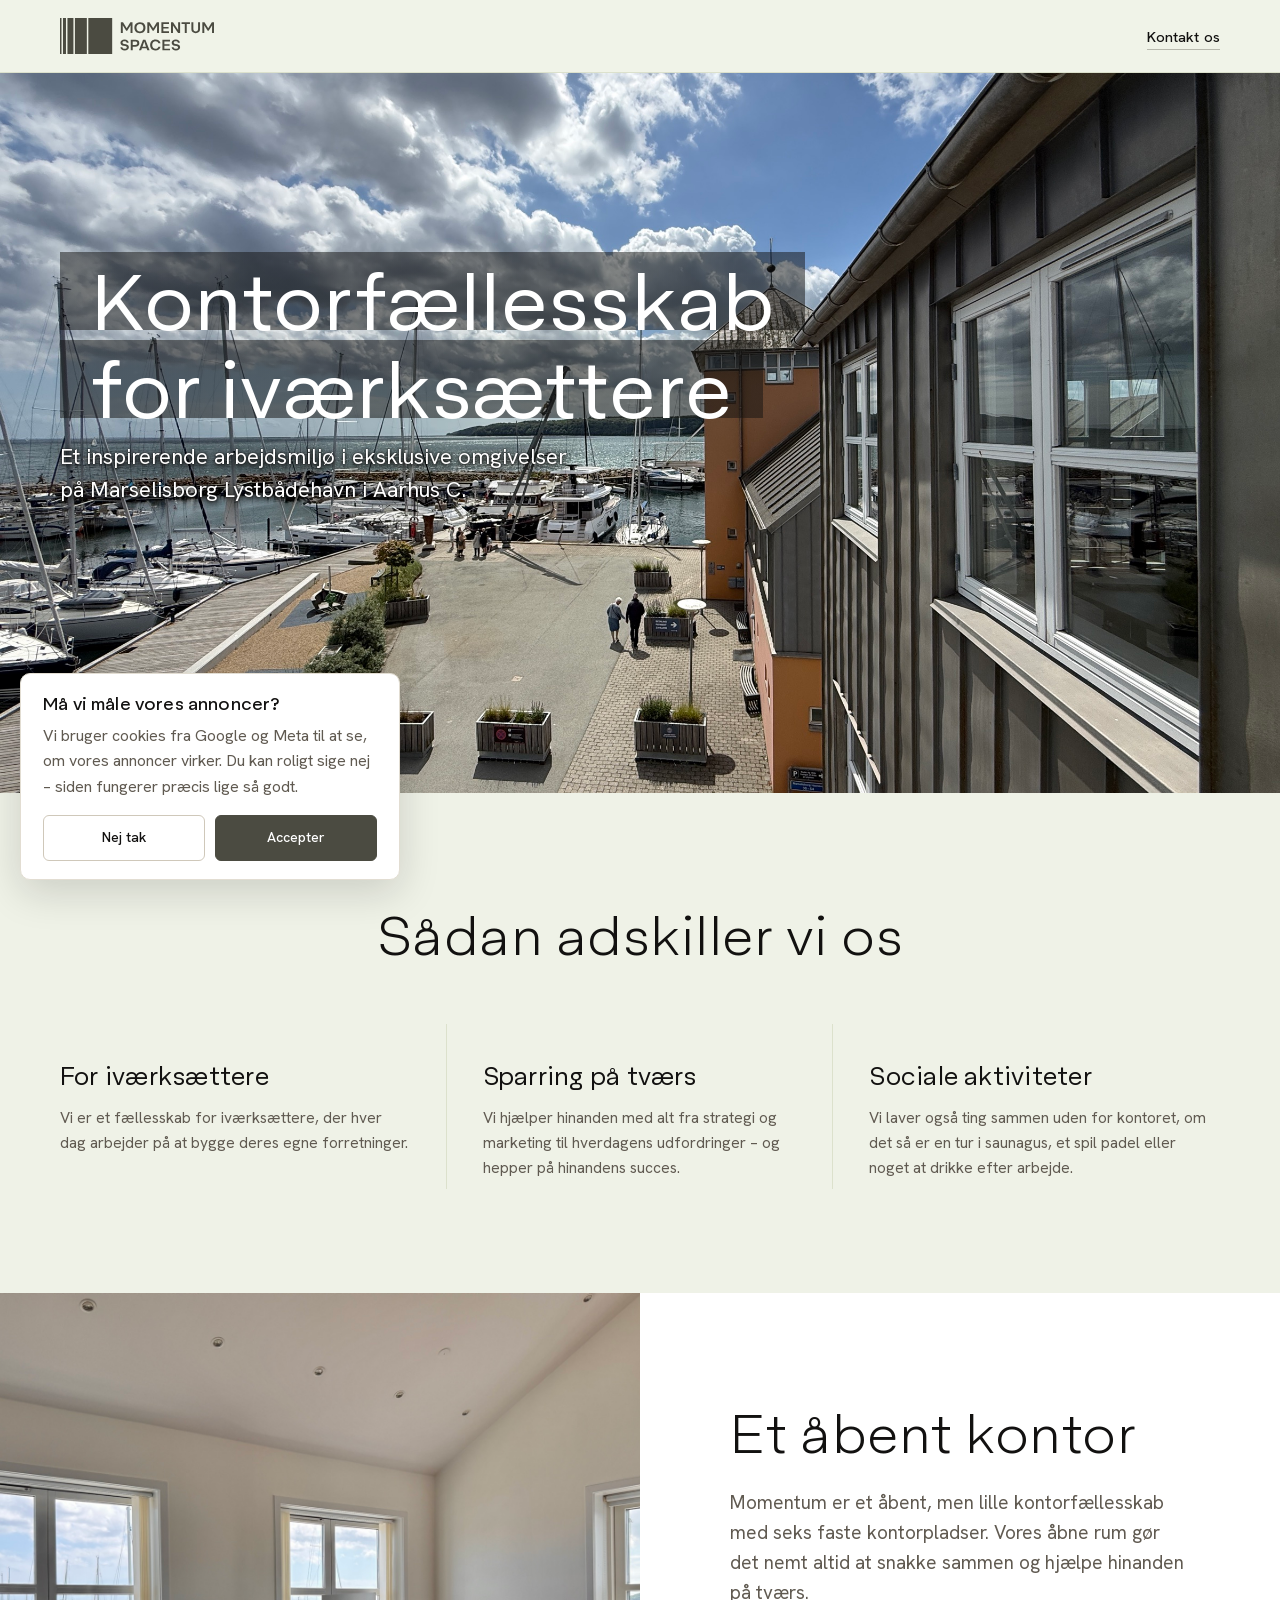
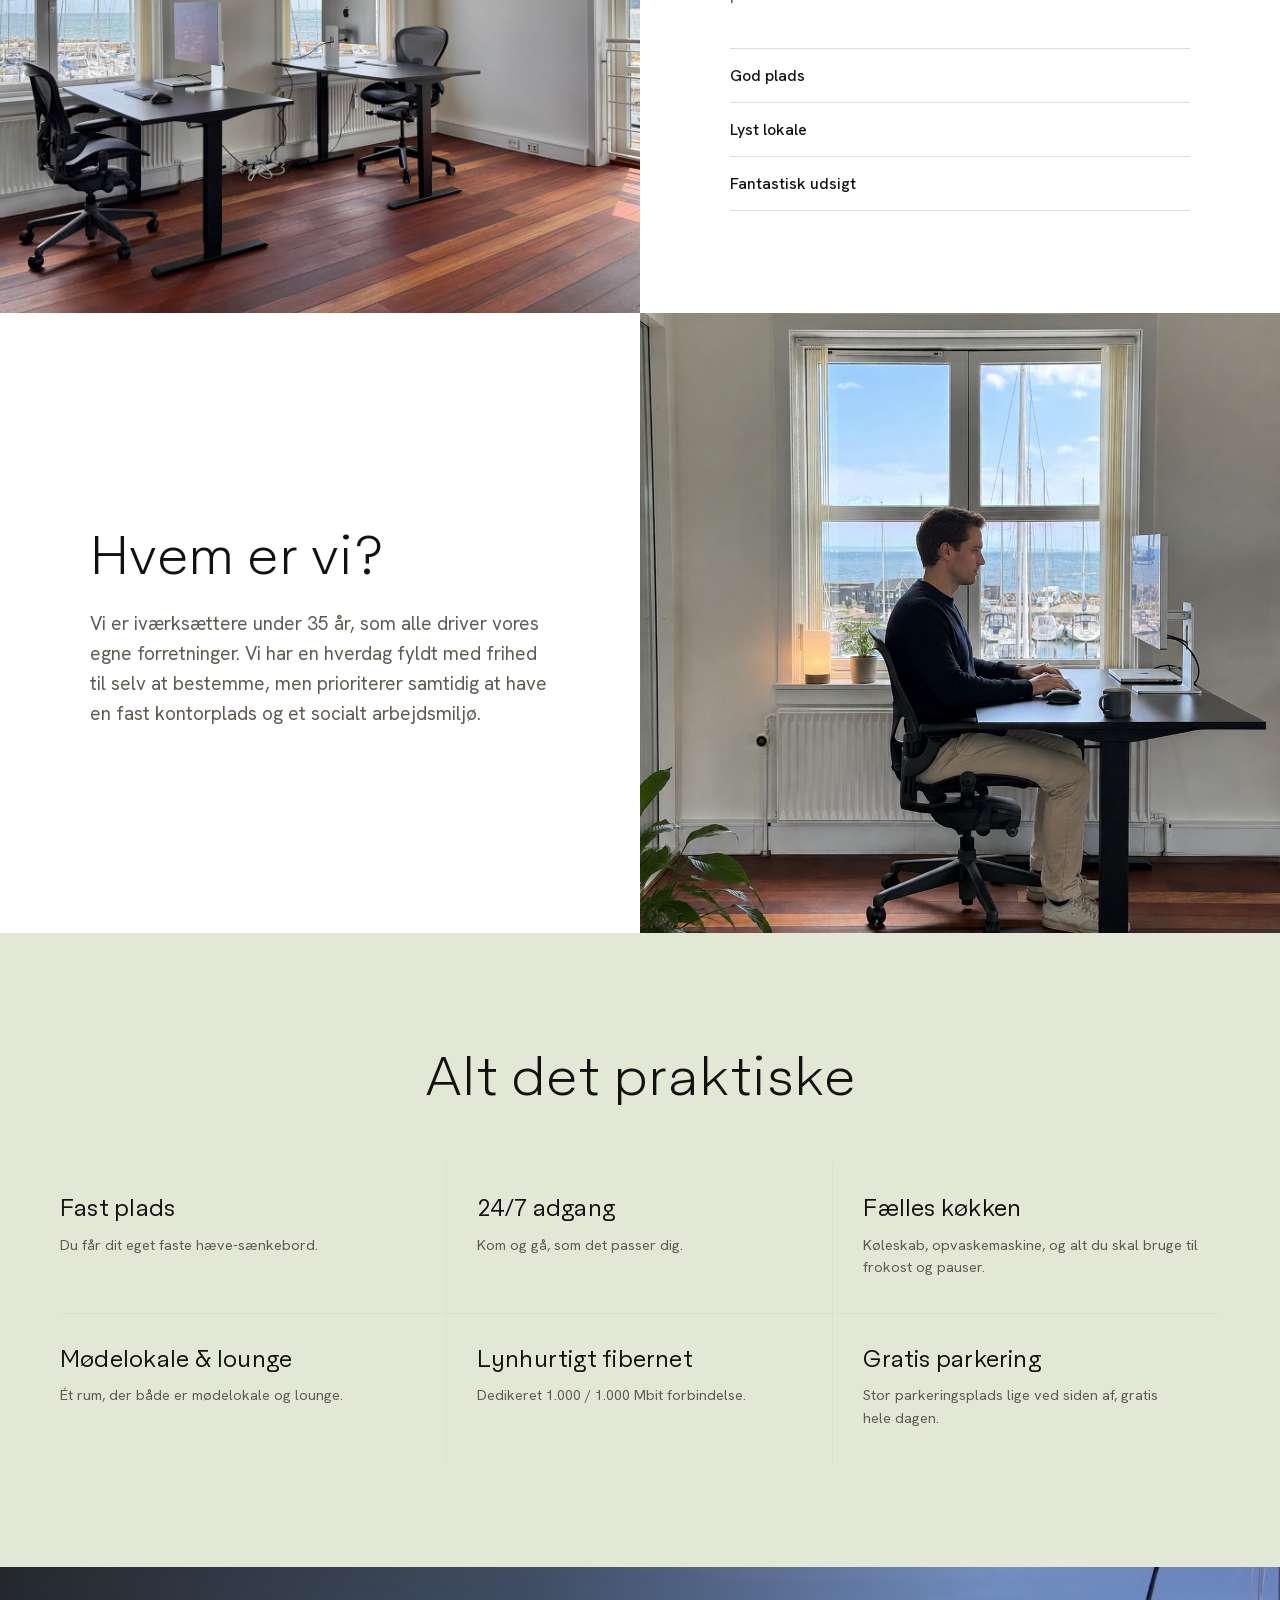
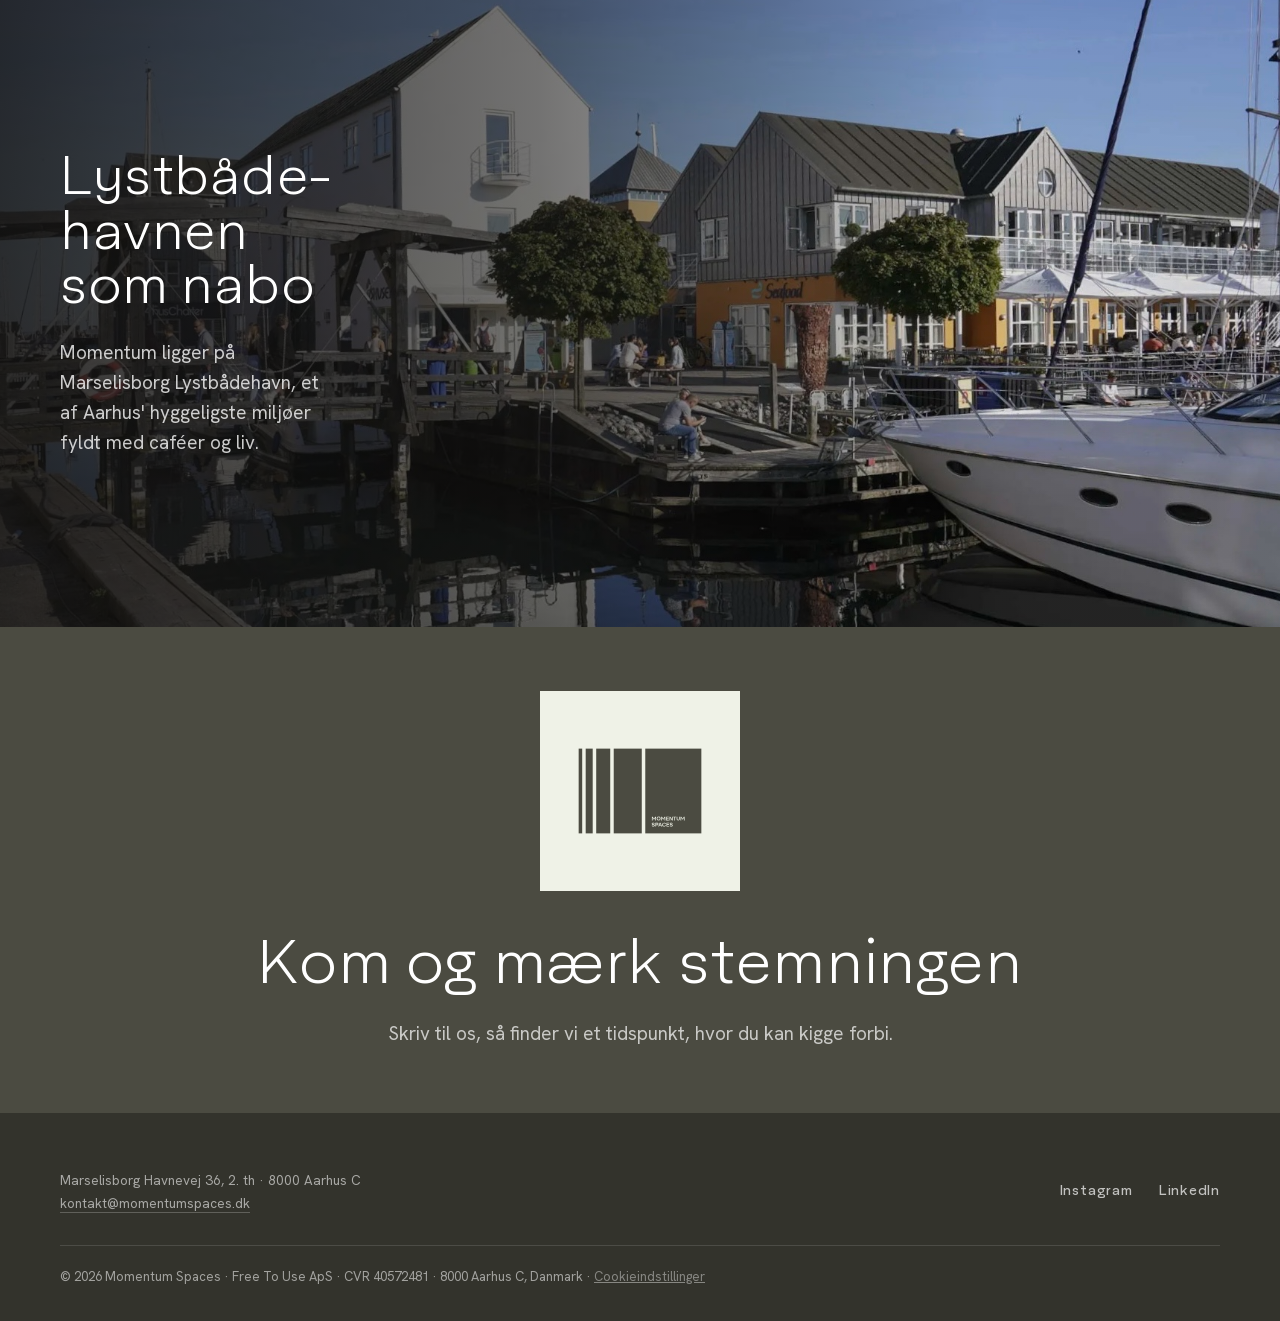
==== commit b29d90a8: "Tilfoej juridisk navn og CVR i footer og LocalBusiness-markup" ====
--- a/index.html
+++ b/index.html
@@ -8,6 +8,10 @@
 <meta name="description" content="Momentum er et lille, eksklusivt kontorfællesskab for iværksættere på Marselisborg Lystbådehavn i Aarhus C med seks faste pladser, fantastisk udsigt og et stærkt fællesskab.">
 <link rel="canonical" href="https://momentumspaces.dk/">
 <meta name="theme-color" content="#EFF2E7">
+
+<!-- Domæneverifikation hos Meta — må ikke fjernes, ellers falder
+     verifikationen ud, og annoncemålingen på iOS holder op med at virke. -->
+<meta name="facebook-domain-verification" content="yc45fjtcq6cp957ixc5tddxun9imob" />
 
 <!-- Open Graph / social sharing -->
 <meta property="og:type" content="website">
@@ -33,6 +37,9 @@
   "@type": "LocalBusiness",
   "name": "Momentum Spaces",
   "alternateName": "Momentum",
+  "legalName": "Free To Use ApS",
+  "vatID": "DK40572481",
+  "taxID": "40572481",
   "description": "Et lille, eksklusivt kontorfællesskab for iværksættere på Marselisborg Lystbådehavn i Aarhus C.",
   "url": "https://momentumspaces.dk/",
   "image": "https://momentumspaces.dk/assets/img/og-image.jpg",
@@ -349,7 +356,7 @@
       </div>
     </div>
     <div class="mw2-footer-bottom">
-      <span>© 2026 Momentum Spaces · 8000 Aarhus C, Danmark</span>
+      <span>© 2026 Momentum Spaces · Free To Use ApS · CVR 40572481 · 8000 Aarhus C, Danmark</span>
       <span class="mw2-consent-slot" hidden> · <button type="button" class="mw2-consent-reopen">Cookieindstillinger</button></span>
     </div>
   </div>
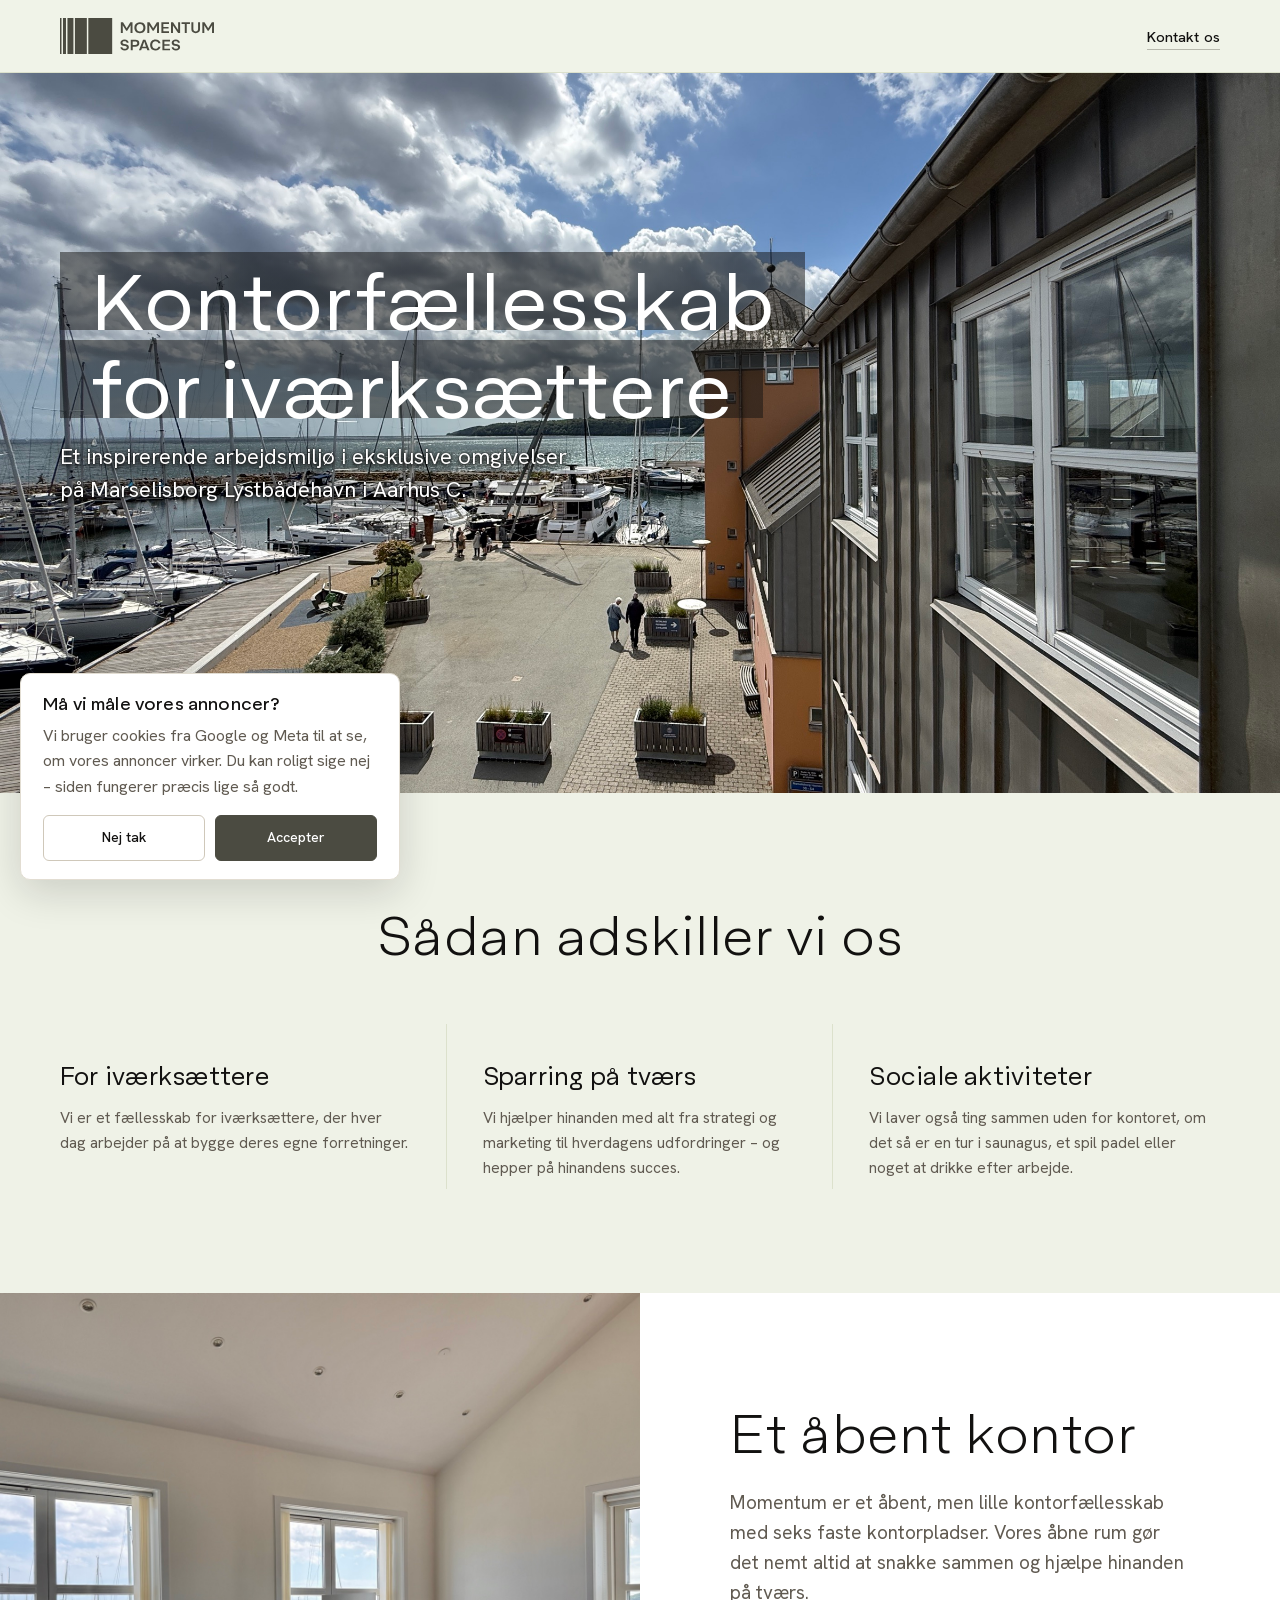
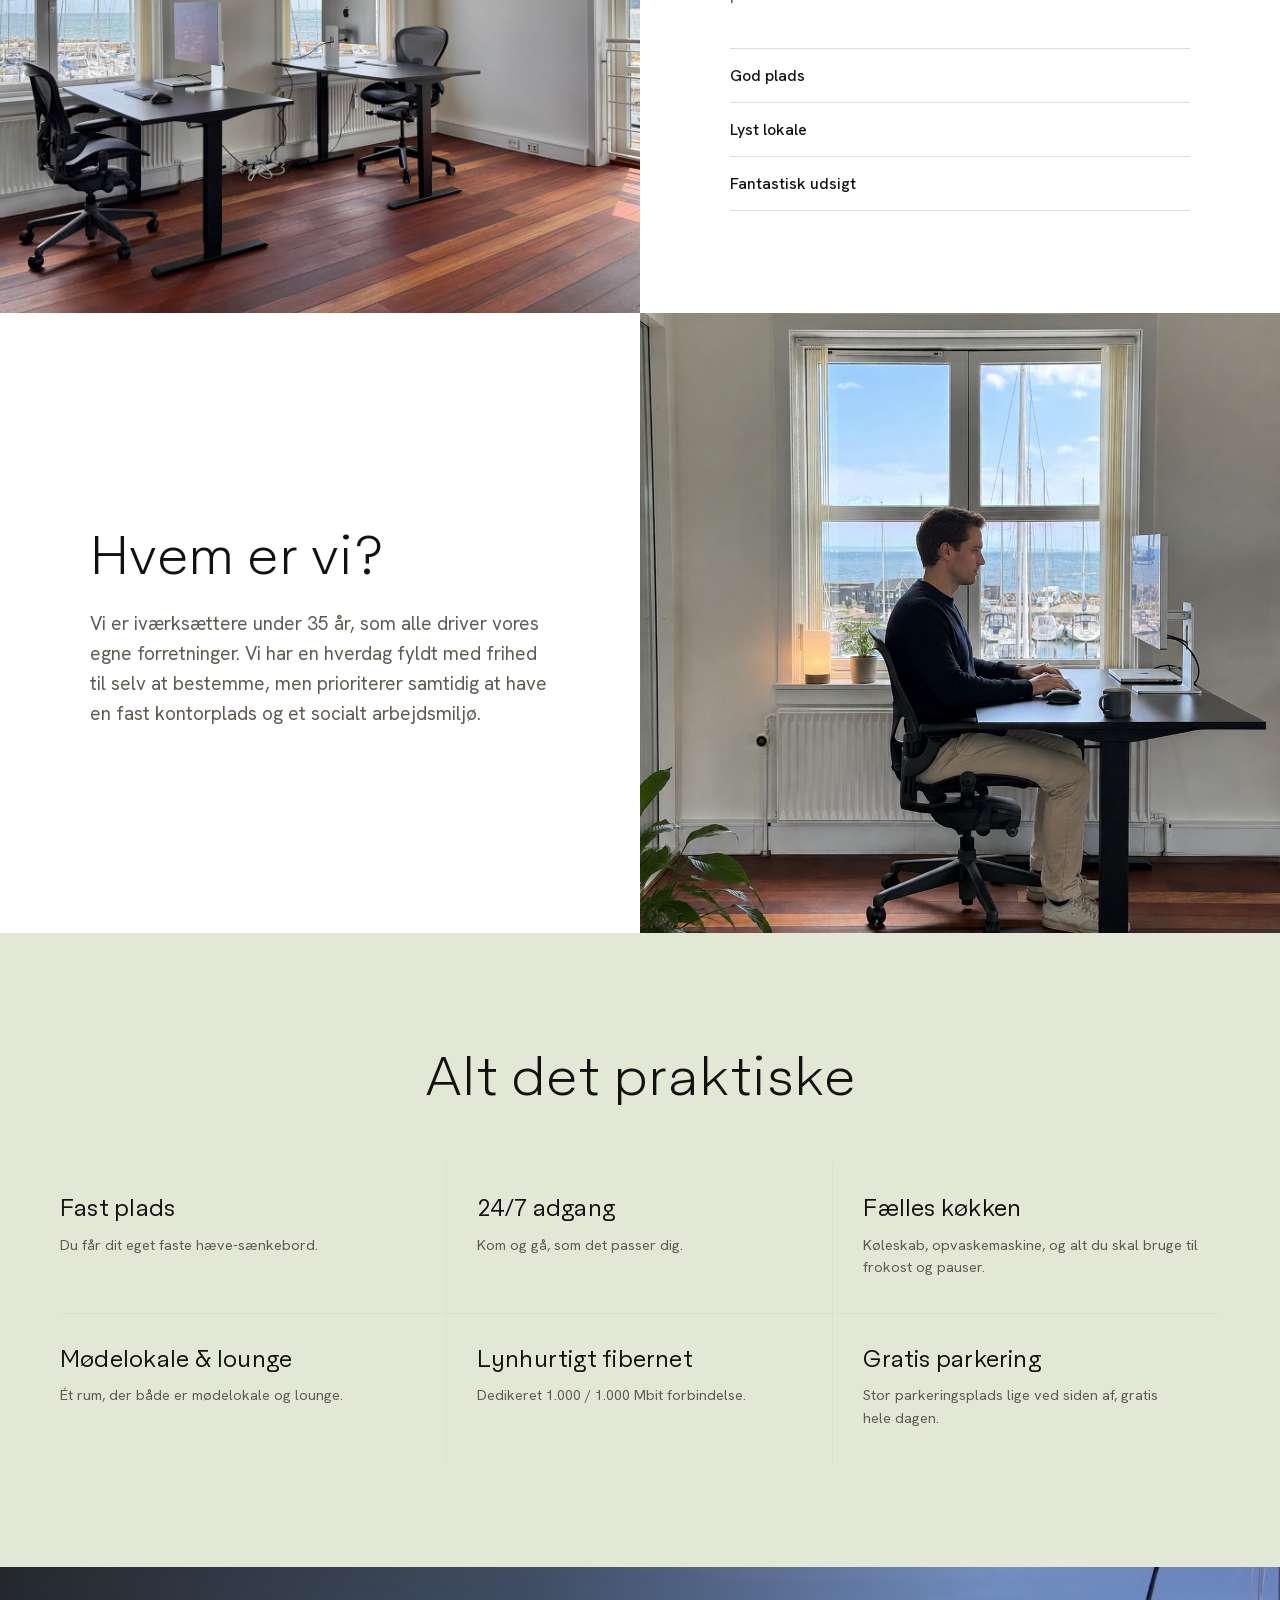
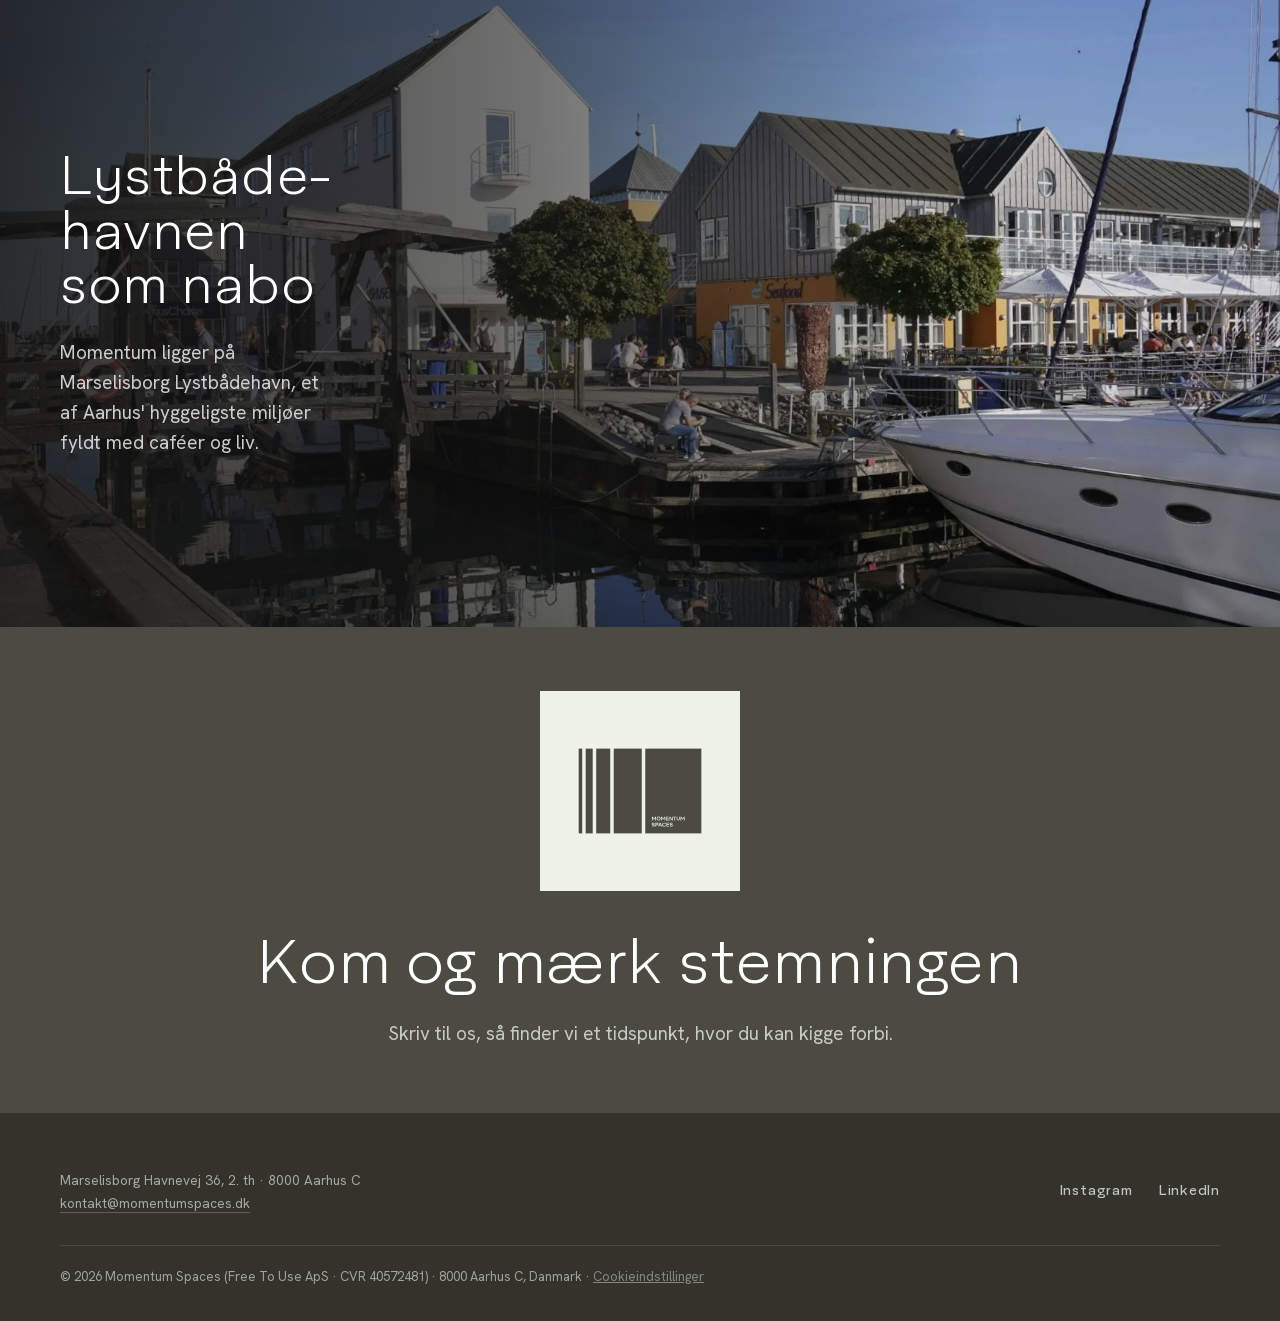
==== commit 311aaec2: "Omformater juridisk navn og CVR i footer" ====
--- a/index.html
+++ b/index.html
@@ -356,7 +356,7 @@
       </div>
     </div>
     <div class="mw2-footer-bottom">
-      <span>© 2026 Momentum Spaces · Free To Use ApS · CVR 40572481 · 8000 Aarhus C, Danmark</span>
+      <span>© 2026 Momentum Spaces (Free To Use ApS · CVR 40572481) · 8000 Aarhus C, Danmark</span>
       <span class="mw2-consent-slot" hidden> · <button type="button" class="mw2-consent-reopen">Cookieindstillinger</button></span>
     </div>
   </div>
